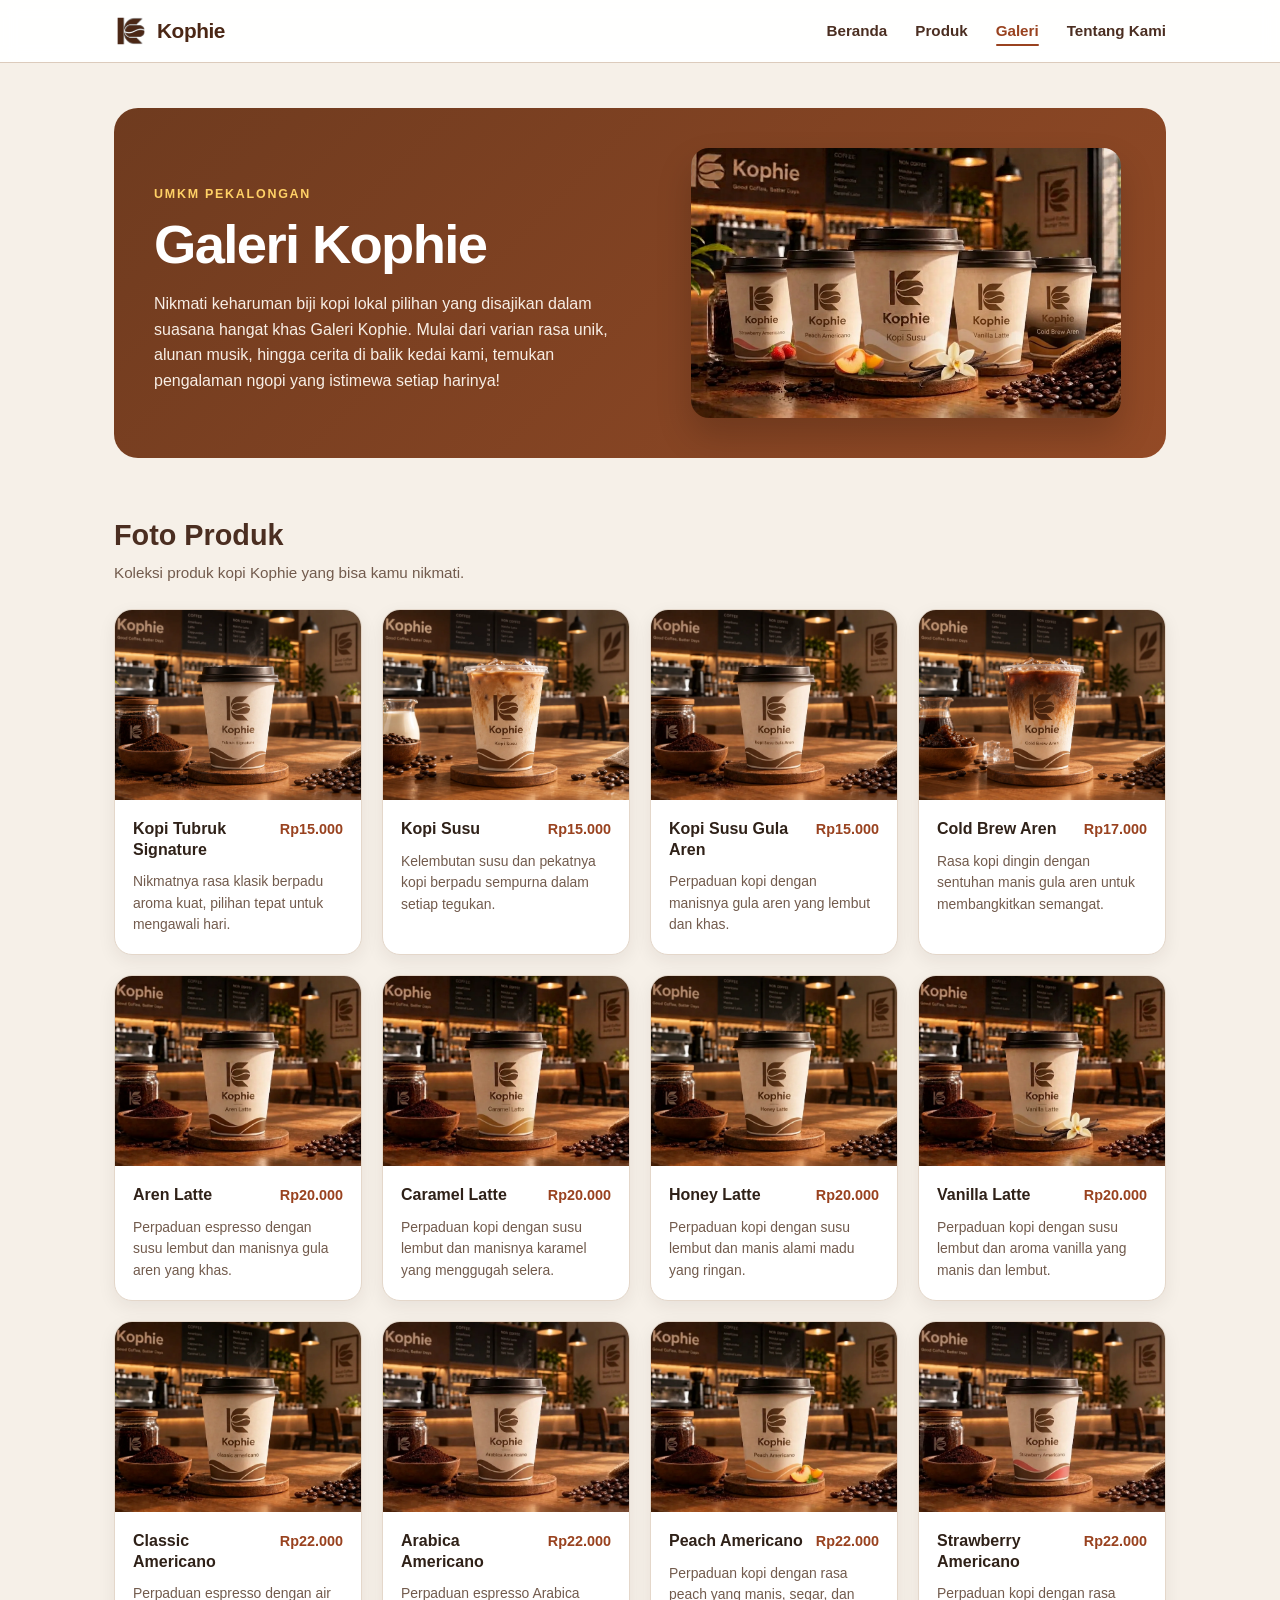
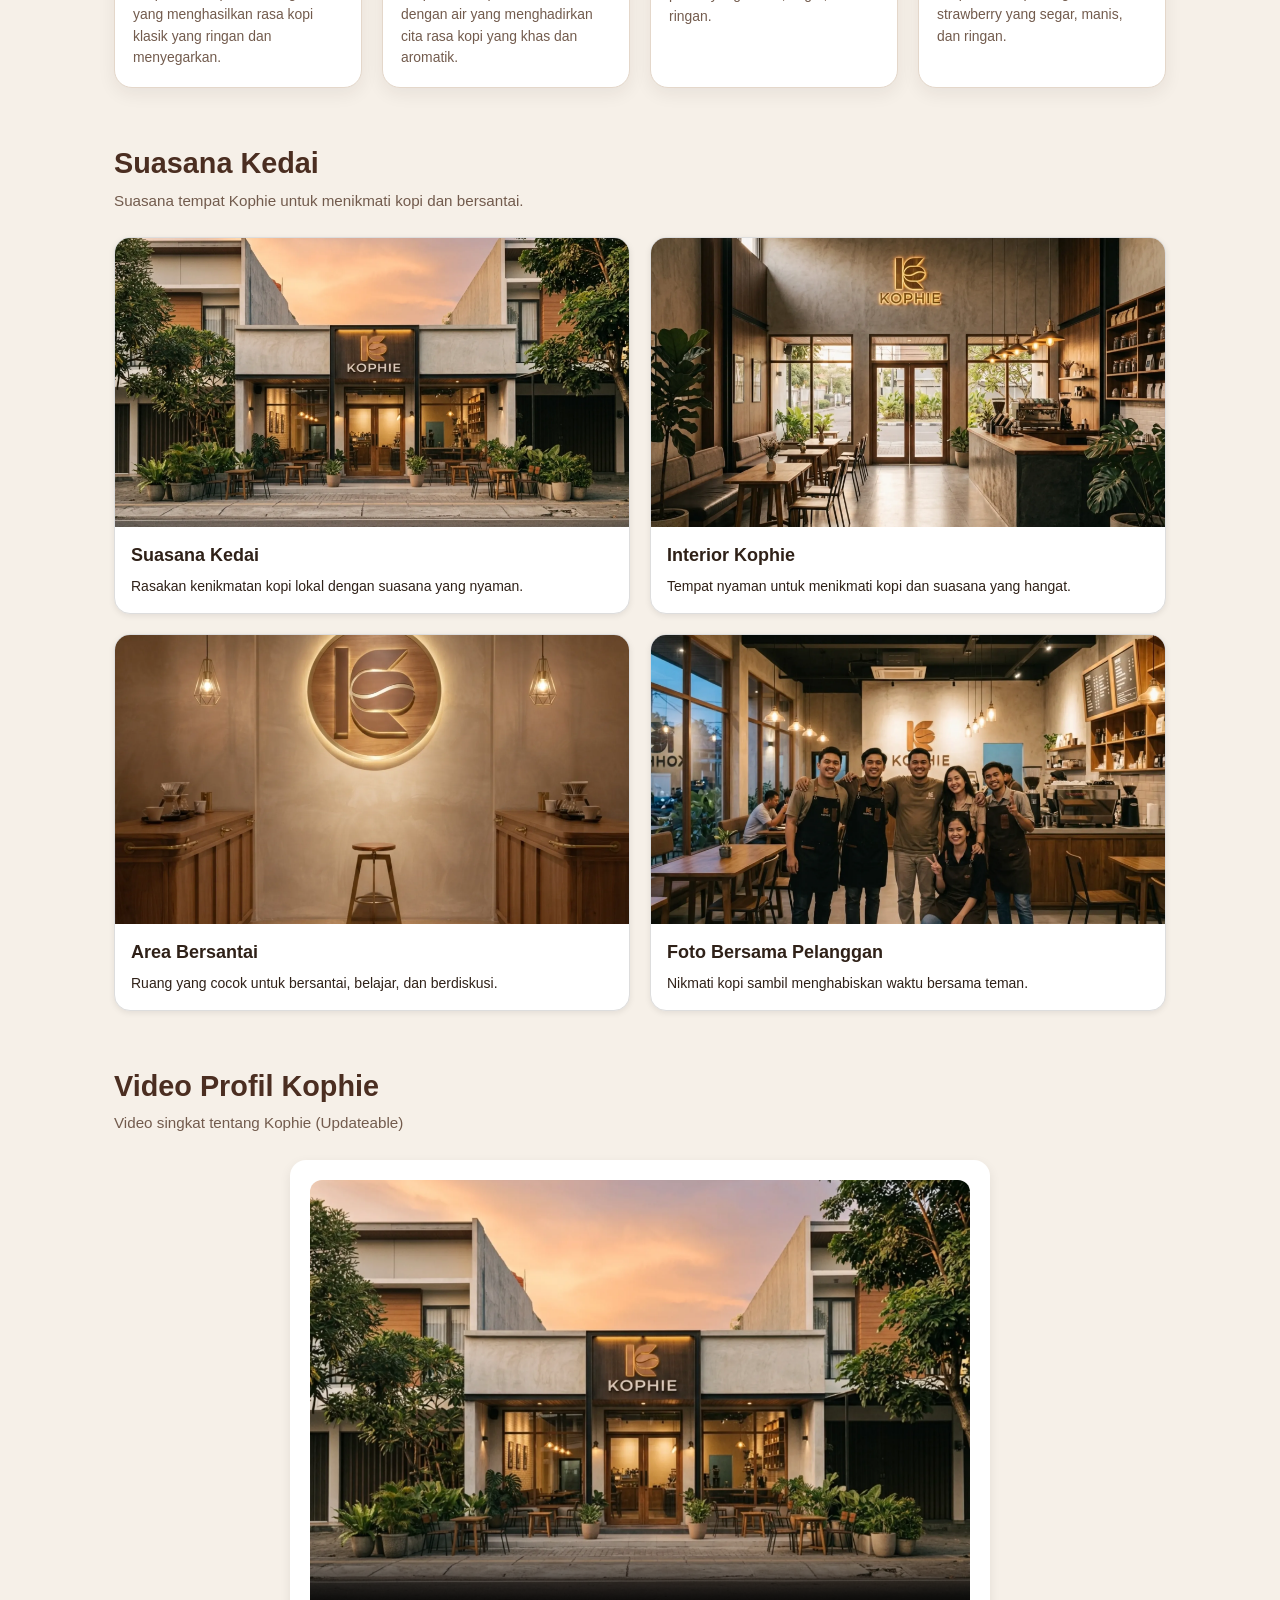
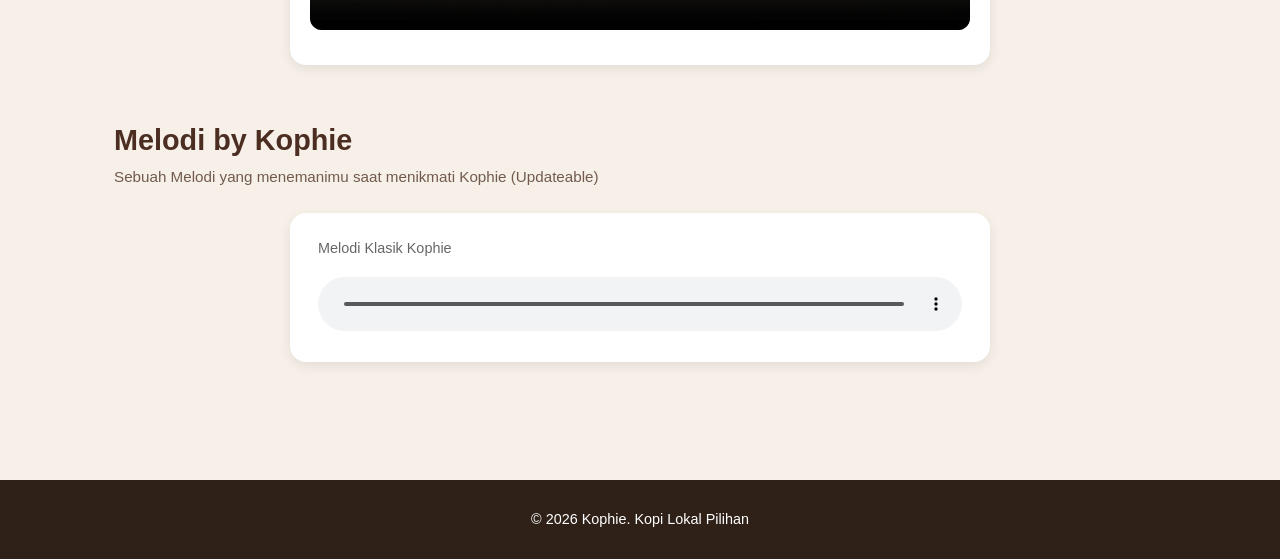
==== galeri.html @ 0992dcca "membuat file produk dan galeri html, menambahkan beberapa produk dan merapihkan layout" ====
<!doctype html>
<html lang="id">
  <head>
    <meta charset="utf-8" />
    <meta name="viewport" content="width=device-width, initial-scale=1" />
    <title>Galeri Kophie - Website UMKM</title>
    <link rel="stylesheet" href="css/style.css" />
  </head>

  <body>
    <a class="skip-link" href="#konten">Lewati ke konten utama</a>

    <header class="site-header">
      <nav class="nav" aria-label="Navigasi utama">
        <a class="brand" href="index.html">
          <img src="assets/logo/logokophie.svg" alt="Logo Kophie" />
          <span>Kophie</span>
        </a>

        <ul class="nav-list">
          <li><a href="index.html">Beranda</a></li>
          <li><a href="produk.html">Produk</a></li>
          <li>
            <a class="active" aria-current="page" href="galeri.html">Galeri</a>
          </li>
          <li><a href="tentang.html">Tentang Kami</a></li>
        </ul>
      </nav>
    </header>

    <main id="konten" class="page">
      <section class="about-hero" aria-labelledby="tentang-title">
        <div class="about-copy">
          <p class="eyebrow">UMKM Pekalongan</p>

          <h1 id="tentang-title">Galeri Kophie</h1>

          <p class="about-desc">
            Nikmati keharuman biji kopi lokal pilihan yang disajikan dalam
            suasana hangat khas Galeri Kophie. Mulai dari varian rasa unik,
            alunan musik, hingga cerita di balik kedai kami, temukan pengalaman
            ngopi yang istimewa setiap harinya!
          </p>
        </div>

        <div class="about-img-wrapper">
          <img
            class="about-img"
            src="assets/images/produk/galeriproduk.webp"
            alt="Galeri Kophie"
          />
        </div>
      </section>

      <section class="section" aria-labelledby="produk-title">
        <div class="section-head">
          <h2 id="produk-title">Foto Produk</h2>
          <p>Koleksi produk kopi Kophie yang bisa kamu nikmati.</p>
        </div>

        <div class="products">
          <figure class="product-card">
            <img
              src="assets/images/produk/kopitubruksignaturen.webp"
              alt="Kopi Tubruk Signature"
              class="product-img"
            />

            <figcaption>
              <div class="product-header">
                <h3>Kopi Tubruk Signature</h3>
                <span class="price">Rp15.000</span>
              </div>

              <p>
                Nikmatnya rasa klasik berpadu aroma kuat, pilihan tepat untuk
                mengawali hari.
              </p>
            </figcaption>
          </figure>

          <figure class="product-card">
            <img
              src="assets/images/produk/kopisusun.webp"
              alt="Kopi Susu"
              class="product-img"
            />

            <figcaption>
              <div class="product-header">
                <h3>Kopi Susu</h3>
                <span class="price">Rp15.000</span>
              </div>

              <p>
                Kelembutan susu dan pekatnya kopi berpadu sempurna dalam setiap
                tegukan.
              </p>
            </figcaption>
          </figure>

          <figure class="product-card">
            <img
              src="assets/images/produk/kopisusugulaaren.webp"
              alt="Kopi Susu Gula Aren"
              class="product-img"
            />

            <figcaption>
              <div class="product-header">
                <h3>Kopi Susu Gula Aren</h3>
                <span class="price">Rp15.000</span>
              </div>

              <p>
                Perpaduan kopi dengan manisnya gula aren yang lembut dan khas.
              </p>
            </figcaption>
          </figure>

          <figure class="product-card">
            <img
              src="assets/images/produk/coldbrewarenn.webp"
              alt="Cold Brew Aren"
              class="product-img"
            />

            <figcaption>
              <div class="product-header">
                <h3>Cold Brew Aren</h3>
                <span class="price">Rp17.000</span>
              </div>

              <p>
                Rasa kopi dingin dengan sentuhan manis gula aren untuk
                membangkitkan semangat.
              </p>
            </figcaption>
          </figure>

          <figure class="product-card">
            <img
              src="assets/images/produk/arenlatte.webp"
              alt="Aren Latte"
              class="product-img"
            />

            <figcaption>
              <div class="product-header">
                <h3>Aren Latte</h3>
                <span class="price">Rp20.000</span>
              </div>

              <p>
                Perpaduan espresso dengan susu lembut dan manisnya gula aren
                yang khas.
              </p>
            </figcaption>
          </figure>
          <figure class="product-card">
            <img
              src="assets/images/produk/caramellatte.webp"
              alt="Caramel Latte"
              class="product-img"
            />

            <figcaption>
              <div class="product-header">
                <h3>Caramel Latte</h3>
                <span class="price">Rp20.000</span>
              </div>

              <p>
                Perpaduan kopi dengan susu lembut dan manisnya karamel yang
                menggugah selera.
              </p>
            </figcaption>
          </figure>
          <figure class="product-card">
            <img
              src="assets/images/produk/honeylatte.webp"
              alt="Honey Latte"
              class="product-img"
            />

            <figcaption>
              <div class="product-header">
                <h3>Honey Latte</h3>
                <span class="price">Rp20.000</span>
              </div>

              <p>
                Perpaduan kopi dengan susu lembut dan manis alami madu yang
                ringan.
              </p>
            </figcaption>
          </figure>
          <figure class="product-card">
            <img
              src="assets/images/produk/vanillalatte.webp"
              alt="Vanilla Latte"
              class="product-img"
            />

            <figcaption>
              <div class="product-header">
                <h3>Vanilla Latte</h3>
                <span class="price">Rp20.000</span>
              </div>

              <p>
                Perpaduan kopi dengan susu lembut dan aroma vanilla yang manis
                dan lembut.
              </p>
            </figcaption>
          </figure>
          <figure class="product-card">
            <img
              src="assets/images/produk/classicamericano.webp"
              alt="Classic Americano"
              class="product-img"
            />

            <figcaption>
              <div class="product-header">
                <h3>Classic Americano</h3>
                <span class="price">Rp22.000</span>
              </div>

              <p>
                Perpaduan espresso dengan air yang menghasilkan rasa kopi klasik
                yang ringan dan menyegarkan.
              </p>
            </figcaption>
          </figure>
          <figure class="product-card">
            <img
              src="assets/images/produk/arabicaamericano.webp"
              alt="Arabica Americano"
              class="product-img"
            />

            <figcaption>
              <div class="product-header">
                <h3>Arabica Americano</h3>
                <span class="price">Rp22.000</span>
              </div>

              <p>
                Perpaduan espresso Arabica dengan air yang menghadirkan cita
                rasa kopi yang khas dan aromatik.
              </p>
            </figcaption>
          </figure>
          <figure class="product-card">
            <img
              src="assets/images/produk/peachamericano.webp"
              alt="Peach Americano"
              class="product-img"
            />

            <figcaption>
              <div class="product-header">
                <h3>Peach Americano</h3>
                <span class="price">Rp22.000</span>
              </div>

              <p>
                Perpaduan kopi dengan rasa peach yang manis, segar, dan ringan.
              </p>
            </figcaption>
          </figure>
          <figure class="product-card">
            <img
              src="assets/images/produk/strawberryamericano.webp"
              alt="Strawberry Americano"
              class="product-img"
            />

            <figcaption>
              <div class="product-header">
                <h3>Strawberry Americano</h3>
                <span class="price">Rp22.000</span>
              </div>

              <p>
                Perpaduan kopi dengan rasa strawberry yang segar, manis, dan
                ringan.
              </p>
            </figcaption>
          </figure>
        </div>
      </section>

      <section class="section" aria-labelledby="suasana-title">
        <div class="section-head">
          <h2 id="suasana-title">Suasana Kedai</h2>
          <p>Suasana tempat Kophie untuk menikmati kopi dan bersantai.</p>
        </div>

        <div class="cafe-gallery">
          <figure class="cafe-card">
            <img
              src="assets/images/suasanakedai/beranda.webp"
              alt="Suasana kedai Kophie"
              class="cafe-img"
            />
            <figcaption>
              <h3>Suasana Kedai</h3>
              <p>Rasakan kenikmatan kopi lokal dengan suasana yang nyaman.</p>
            </figcaption>
          </figure>

          <figure class="cafe-card">
            <img
              src="assets/images/suasanakedai/suasana1.webp"
              alt="Interior kedai Kophie"
              class="cafe-img"
            />
            <figcaption>
              <h3>Interior Kophie</h3>
              <p>Tempat nyaman untuk menikmati kopi dan suasana yang hangat.</p>
            </figcaption>
          </figure>

          <figure class="cafe-card">
            <img
              src="assets/images/suasanakedai/suasana2.webp"
              alt="Area pelanggan Kophie"
              class="cafe-img"
            />
            <figcaption>
              <h3>Area Bersantai</h3>
              <p>Ruang yang cocok untuk bersantai, belajar, dan berdiskusi.</p>
            </figcaption>
          </figure>

          <figure class="cafe-card">
            <img
              src="assets/images/suasanakedai/suasana3.webp"
              alt="Foto bersama pelanggan Kophie"
              class="cafe-img"
            />
            <figcaption>
              <h3>Foto Bersama Pelanggan</h3>
              <p>Nikmati kopi sambil menghabiskan waktu bersama teman.</p>
            </figcaption>
          </figure>
        </div>
      </section>

      <section class="section" aria-labelledby="video-title">
        <div class="section-head">
          <h2 id="video-title">Video Profil Kophie</h2>
          <p>Video singkat tentang Kophie (Updateable)</p>
        </div>

        <div class="video-wrapper">
          <div class="video-card">
            <video
              controls
              poster="./assets/images/suasanakedai/beranda.webp"
              class="video-player"
            >
              <source src="assets/video/videosingkat.mp4" type="video/mp4" />

              Browser kamu tidak mendukung pemutaran video.
            </video>
            <div class="video-caption">
            </div>
          </div>
        </div>
      </section>

      <section class="section" aria-labelledby="audio-title">
        <div class="section-head">
          <h2 id="audio-title">Melodi by Kophie</h2>
          <p>Sebuah Melodi yang menemanimu saat menikmati Kophie (Updateable)</p>
        </div>

        <div class="audio-wrapper">
          <div class="audio-card">
            <p class="audio-note">Melodi Klasik Kophie</p>

            <audio controls class="audio-player">
              <source src="assets/audio/bgmkophie.mp3" type="audio/mpeg" />
              Browser kamu tidak mendukung pemutaran audio.
            </audio>
          </div>
        </div>
      </section>
    </main>

    <footer class="site-footer">
      <p>&copy; 2026 Kophie. Kopi Lokal Pilihan</p>
    </footer>
  </body>
</html>
---- css/style.css ----
* {
    box-sizing: border-box;
}

html {
    scroll-behavior: smooth;
}

body {
    margin: 0;
    color: #2f2118;
    background-color: #f6f0e8;
    font-family: 'Poppins', Arial, sans-serif;
    line-height: 1.6;
}

.site-header {
    position: sticky;
    top: 0;
    z-index: 1000;
    background-color: rgba(255, 255, 255, 0.96);
    border-bottom: 1px solid #dccbbc;
    backdrop-filter: blur(8px);
}

.nav {
    max-width: 1100px;
    margin: 0 auto;
    padding: 14px 24px;
    display: flex;
    align-items: center;
    justify-content: space-between;
    gap: 24px;
}

.brand {
    display: flex;
    align-items: center;
    gap: 9px;
    color: #4b2715;
    font-size: 1.3rem;
    font-weight: 800;
    text-decoration: none;
    letter-spacing: -0.02em;
}

.brand img {
    width: 34px;
    height: 34px;
    display: block;
    object-fit: contain;
}

.brand span {
    line-height: 1;
}
.nav-list {
    display: flex;
    align-items: center;
    gap: 28px;
    margin: 0;
    padding: 0;
    list-style: none;
}

.nav-list a {
    position: relative;
    color: #4b2e21;
    font-size: 0.95rem;
    font-weight: 600;
    text-decoration: none;
    transition: color 0.2s ease;
}

.nav-list a:hover {
    color: #9a4825;
}

.nav-list a.active,
.nav-list a[aria-current="page"] {
    color: #99421f;
}

.nav-list a.active::after,
.nav-list a[aria-current="page"]::after {
    content: "";
    position: absolute;
    left: 0;
    right: 0;
    bottom: -7px;
    height: 2px;
    border-radius: 10px;
    background-color: #99421f;
}

a:focus-visible,
button:focus-visible {
    outline: 3px solid #2563eb;
    outline-offset: 3px;
}

.page {
    max-width: 1100px;
    margin: 0 auto;
    padding: 45px 24px 60px;
}

.about-hero {
    min-height: 330px;
    display: grid;
    grid-template-columns: 1.05fr 0.95fr;
    align-items: center;
    gap: 45px;
    padding: 40px;
    margin-bottom: 60px;
    color: white;
    background: linear-gradient(135deg, #6f3b1f, #934a26);
    border-radius: 24px;
    overflow: hidden;
}

.about-copy {
    max-width: 560px;
}

.eyebrow {
    display: inline-block;
    margin-bottom: 10px;
    color: #ffd166;
    font-size: 0.78rem;
    font-weight: 700;
    letter-spacing: 0.14em;
    text-transform: uppercase;
}

.about-copy h1 {
    margin: 0 0 16px;
    font-size: clamp(2.2rem, 5vw, 3.4rem);
    line-height: 1.1;
    letter-spacing: -0.03em;
}

.about-desc {
    max-width: 520px;
    margin: 0;
    color: #f8eee5;
    font-size: 1rem;
}

.about-img-wrapper {
    display: flex;
    justify-content: center;
}

.about-img {
    width: 100%;
    max-width: 430px;
    height: 270px;
    object-fit: cover;
    border-radius: 18px;
    box-shadow: 0 18px 35px rgba(0, 0, 0, 0.18);
}

.section {
    margin-bottom: 58px;
}

.section-head {
    margin-bottom: 24px;
}

.section-head h2 {
    margin: 0 0 8px;
    color: #4b2e21;
    font-size: 1.8rem;
    line-height: 1.2;
}

.section-head p {
    margin: 0;
    color: #725b4d;
    font-size: 0.95rem;
}

.category-list {
    display: grid;
    grid-template-columns: repeat(3, 1fr);
    gap: 16px;
    margin: 0;
    padding: 0;
    list-style: none;
}

.category-list li {
    padding: 18px 20px;
    color: #4b2e21;
    background-color: #fffdf9;
    border: 1px solid #e2d4c5;
    border-radius: 14px;
    box-shadow: 0 5px 16px rgba(47, 33, 24, 0.05);
    font-size: 0.92rem;
    font-weight: 600;
}

.products {
    display: grid;
    grid-template-columns: repeat(4, 1fr);
    gap: 20px;
    margin: 0;
    padding: 0;
}

.product-card {
    margin: 0;
    overflow: hidden;
    background-color: #ffffff;
    border: 1px solid #e4d7ca;
    border-radius: 18px;
    box-shadow: 0 6px 18px rgba(47, 33, 24, 0.07);
    transition: transform 0.2s ease, box-shadow 0.2s ease;
}

.product-card:hover {
    transform: translateY(-5px);
    box-shadow: 0 12px 25px rgba(47, 33, 24, 0.12);
}

.product-img {
    display: block;
    width: 100%;
    height: 190px;
    object-fit: cover;
}

.product-card figcaption {
    padding: 18px;
}

.product-header {
    display: flex;
    align-items: flex-start;
    justify-content: space-between;
    gap: 12px;
}

.product-header h3 {
    margin: 0;
    color: #2f2118;
    font-size: 1rem;
    line-height: 1.35;
}

.product-header .price {
    flex-shrink: 0;
    color: #99421f;
    font-size: 0.9rem;
    font-weight: 800;
}

.product-card figcaption p {
    margin: 10px 0 0;
    color: #725b4d;
    font-size: 0.87rem;
    line-height: 1.55;
}

.price-table-wrap {
    width: 100%;
    overflow-x: auto;
    background-color: #fffdf9;
    border: 1px solid #d7b993;
    border-radius: 16px;
    box-shadow: 0 5px 18px rgba(47, 33, 24, 0.05);
}

.price-table-wrap table {
    width: 100%;
    min-width: 600px;
    border-collapse: collapse;
}

.price-table-wrap caption {
    padding: 18px 20px 12px;
    color: #4b2e21;
    font-family: Georgia, serif;
    font-size: 1rem;
    font-weight: 700;
    text-align: left;
}

.price-table-wrap thead {
    background-color: #99421f;
    color: #ffffff;
}

.price-table-wrap th,
.price-table-wrap td {
    padding: 15px 20px;
    text-align: left;
    font-size: 0.92rem;
}

.price-table-wrap thead th {
    font-weight: 700;
}

.price-table-wrap tbody tr {
    border-bottom: 1px solid #dfc9b0;
}

.price-table-wrap tbody tr:nth-child(even) {
    background-color: #f7f0e7;
}

.price-table-wrap tbody tr:last-child {
    border-bottom: none;
}

.price-table-wrap tbody th {
    color: #2f2118;
    font-weight: 600;
}

.price-table-wrap tbody td {
    color: #594438;
}

.price-cell {
    color: #99421f !important;
    font-weight: 800;
}

.site-footer {
    padding: 28px 20px;
    background-color: #2f2118;
    color: #ffffff;
    text-align: center;
}

.site-footer p {
    margin: 0;
    font-size: 0.9rem;
}

.skip-link {
    position: absolute;
    left: -9999px;
    top: 8px;
    z-index: 2000;
    padding: 8px 12px;
    color: white;
    background-color: #2f2118;
    border-radius: 6px;
}

.skip-link:focus {
    left: 8px;
}

@media (max-width: 900px) {
    .products {
        grid-template-columns: repeat(2, 1fr);
    }

    .category-list {
        grid-template-columns: 1fr;
    }

    .about-hero {
        grid-template-columns: 1fr;
        gap: 30px;
    }

    .about-img {
        max-width: 100%;
    }
}

@media (max-width: 650px) {
    .nav {
        flex-direction: column;
        padding: 14px 18px;
    }

    .nav-list {
        width: 100%;
        justify-content: center;
        flex-wrap: wrap;
        gap: 12px 18px;
    }

    .nav-list a {
        font-size: 0.85rem;
    }

    .page {
        padding: 28px 16px 45px;
    }

    .about-hero {
        padding: 28px 22px;
        margin-bottom: 42px;
        border-radius: 20px;
    }

    .about-copy h1 {
        font-size: 2.2rem;
    }

    .products {
        grid-template-columns: 1fr;
    }

    .product-img {
        height: 220px;
    }

    .section {
        margin-bottom: 45px;
    }

    .section-head h2 {
        font-size: 1.55rem;
    }
}

#promoButton {
    margin-top: 22px;
    padding: 12px 22px;
    border: 1px solid #ffd166;
    border-radius: 10px;
    color: #4b2715;
    background-color: #ffd166;
    font-family: 'Poppins', Arial, sans-serif;
    font-size: 0.9rem;
    font-weight: 700;
    cursor: pointer;
    transition: transform 0.2s ease, background-color 0.2s ease;
}

#promoButton:hover {
    background-color: #ffda85;
    transform: translateY(-2px);
}

#promoButton:active {
    transform: translateY(0);
}

.values {
    display: grid;
    grid-template-columns: repeat(3, 1fr);
    gap: 20px;
}

.value-card {
    position: relative;
    min-height: 260px;
    padding: 28px;
    overflow: hidden;
    background-color: #fffdf9;
    border: 1px solid #e2d4c5;
    border-radius: 18px;
    box-shadow: 0 6px 18px rgba(47, 33, 24, 0.06);
    transition: transform 0.2s ease, box-shadow 0.2s ease;
}

.value-card:hover {
    transform: translateY(-5px);
    box-shadow: 0 12px 25px rgba(47, 33, 24, 0.11);
}

.value-number {
    display: block;
    margin-bottom: 35px;
    color: #c9a27e;
    font-family: Georgia, serif;
    font-size: 2.2rem;
    font-weight: 700;
    line-height: 1;
}

.value-card h3 {
    margin: 0 0 10px;
    color: #4b2e21;
    font-size: 1.15rem;
}

.value-card p {
    margin: 0;
    color: #725b4d;
    font-size: 0.88rem;
    line-height: 1.65;
}

@media (max-width: 900px) {
    .values {
        grid-template-columns: 1fr;
    }

    .value-card {
        min-height: auto;
    }
}

.contact-text {
    margin: 28px 0 14px;
    color: #4b2e21;
    font-size: 0.95rem;
    font-weight: 600;
    text-align: center;
}

.whatsapp-button {
    display: flex;
    width: fit-content;
    align-items: center;
    justify-content: center;
    margin: 0 auto;
    padding: 11px 22px;
    border-radius: 9px;
    color: #ffffff;
    background-color: #25d366;
    font-size: 0.9rem;
    font-weight: 700;
    text-decoration: none;
    transition: transform 0.2s ease, background-color 0.2s ease;
}

.whatsapp-button:hover {
    background-color: #1ebe5d;
    transform: translateY(-2px);
}

.cafe-gallery {
  display: grid;
  grid-template-columns: repeat(2, 1fr);
  gap: 20px;
}

.cafe-card {
  margin: 0;
  background: #fff;
  border: 1px solid #ddd;
  border-radius: 16px;
  overflow: hidden;
  box-shadow: 0 2px 6px rgba(0, 0, 0, 0.08);
}

.cafe-img {
  display: block;
  width: 100%;
  aspect-ratio: 16 / 9;
  object-fit: cover;
}

.cafe-card figcaption {
  padding: 14px 16px 16px;
}

.cafe-card h3 {
  margin: 0 0 6px;
  font-size: 18px;
}

.cafe-card p {
  margin: 0;
  font-size: 14px;
  line-height: 1.5;
}

/* Tampilan HP */
@media (max-width: 768px) {
  .cafe-gallery {
    grid-template-columns: 1fr;
  }
}

.video-wrapper {
  display: flex;
  justify-content: center;
  margin-top: 20px;
}

.video-card {
  background-color: #ffffff;
  border-radius: 16px;
  padding: 20px;
  max-width: 700px;
  width: 100%;
  box-shadow: 0 4px 12px rgba(0, 0, 0, 0.08);
}

.video-player {
  width: 100%;
  max-height: 450px;
  border-radius: 12px;
  object-fit: cover;
  background-color: #000;
  display: block;
}

.video-caption {
  margin-top: 15px;
  text-align: left;
}

.video-caption p {
  margin: 0;
  font-size: 0.95rem;
  color: #555555;
}

.audio-wrapper {
  display: flex;
  justify-content: center;
  margin-top: 15px;
}

.audio-card {
  background-color: #ffffff;
  border-radius: 16px;
  padding: 24px 28px;
  max-width: 700px;
  width: 100%;
  box-shadow: 0 4px 12px rgba(0, 0, 0, 0.08);
}

.audio-note {
  margin: 0 0 16px 0;
  font-size: 0.9rem;
  color: #666666;
}

.audio-player {
  width: 100%;
  outline: none;
}
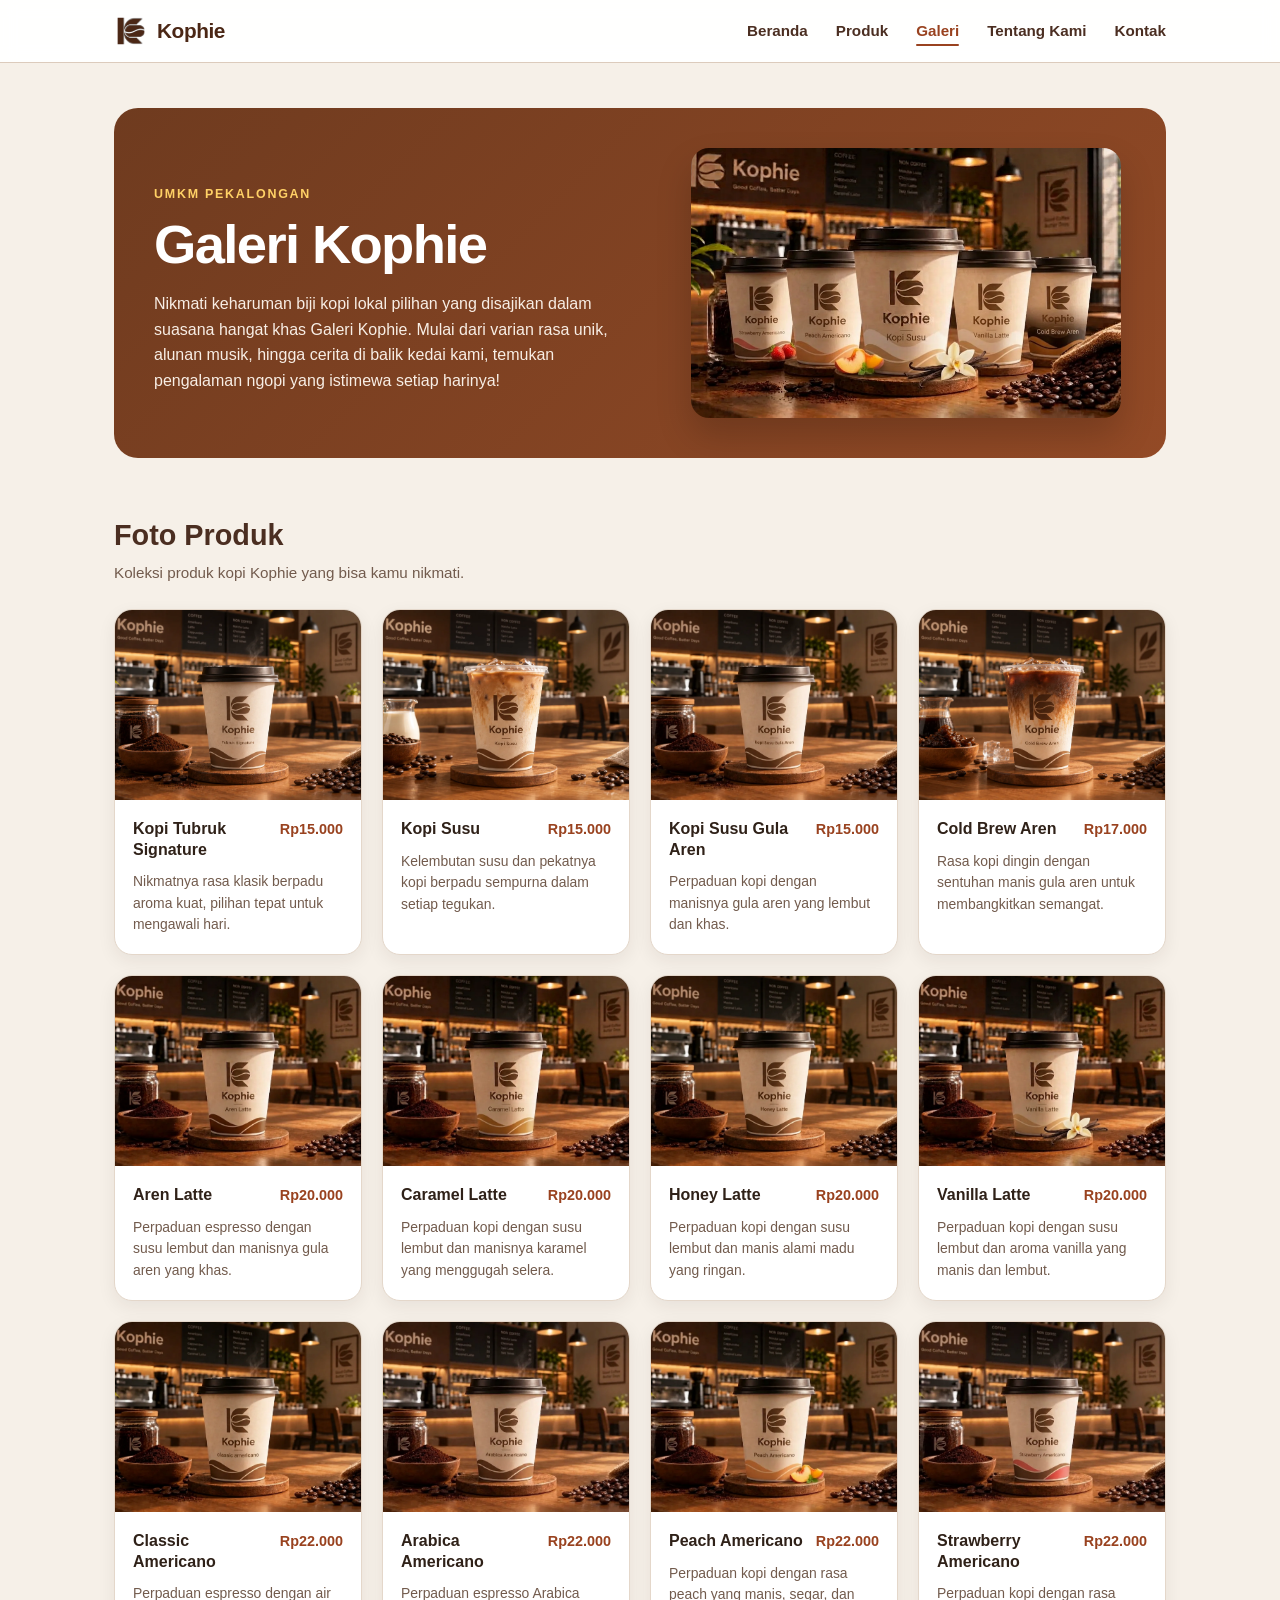
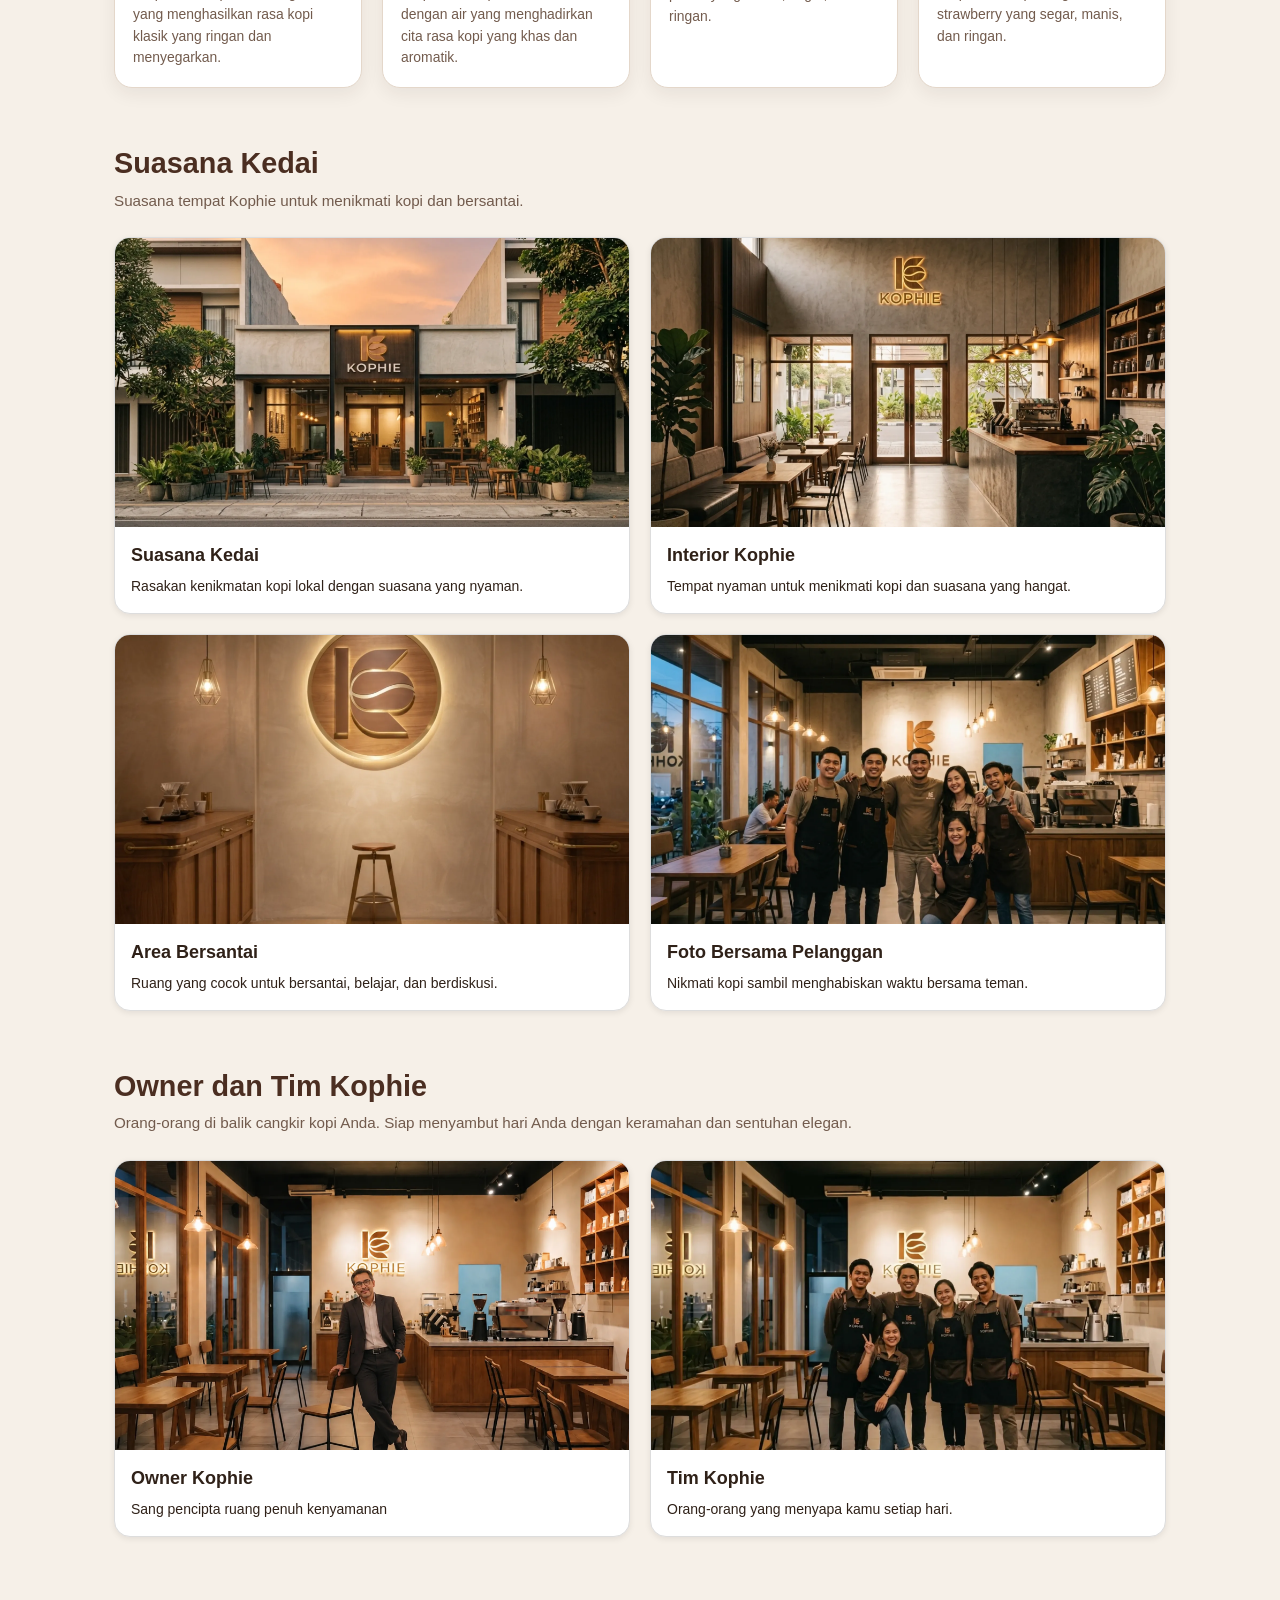
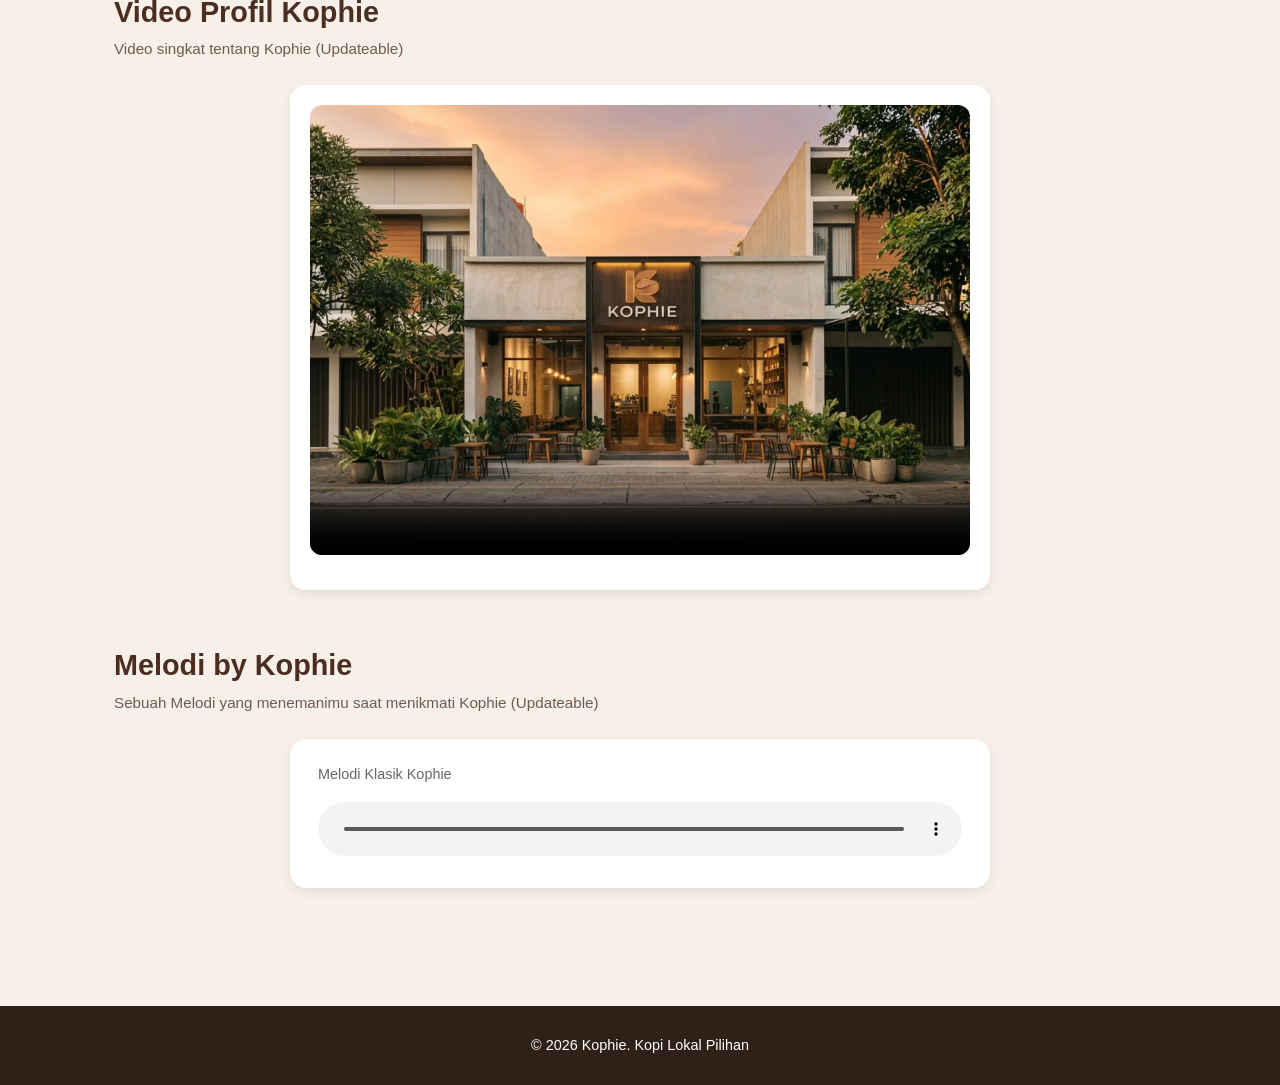
==== commit 200d286b: "Menambahkan halaman kontak, foto owner dan tim di galeri" ====
--- a/galeri.html
+++ b/galeri.html
@@ -24,6 +24,7 @@
             <a class="active" aria-current="page" href="galeri.html">Galeri</a>
           </li>
           <li><a href="tentang.html">Tentang Kami</a></li>
+          <li><a href="kontak.html">Kontak</a></li>
         </ul>
       </nav>
     </header>
@@ -46,7 +47,7 @@
         <div class="about-img-wrapper">
           <img
             class="about-img"
-            src="assets/images/produk/galeriproduk.webp"
+            src="assets/images/header/galeriproduk.webp"
             alt="Galeri Kophie"
           />
         </div>
@@ -346,6 +347,41 @@
               <p>Nikmati kopi sambil menghabiskan waktu bersama teman.</p>
             </figcaption>
           </figure>
+        </div>
+      </section>
+      <section class="section" aria-labelledby="suasana-title">
+        <div class="section-head">
+          <h2 id="suasana-title">Owner dan Tim Kophie</h2>
+          <p>Orang-orang di balik cangkir kopi Anda. Siap menyambut hari Anda dengan keramahan dan sentuhan elegan.</p>
+        </div>
+
+        <div class="cafe-gallery">
+          <figure class="cafe-card">
+            <img
+              src="assets/images/ownerdantim/owner.webp"
+              alt="Owner Kophie"
+              class="cafe-img"
+            />
+            <figcaption>
+              <h3>Owner Kophie</h3>
+              <p>Sang pencipta ruang penuh kenyamanan</p>
+            </figcaption>
+          </figure>
+
+          <figure class="cafe-card">
+            <img
+              src="assets/images/ownerdantim/tim.webp"
+              alt="Tim Kophie"
+              class="cafe-img"
+            />
+            <figcaption>
+              <h3>Tim Kophie</h3>
+              <p>Orang-orang yang menyapa kamu setiap hari.</p>
+            </figcaption>
+          </figure>
+
+          
+         
         </div>
       </section>
 
--- a/css/style.css
+++ b/css/style.css
@@ -184,7 +184,7 @@
 
 .category-list {
     display: grid;
-    grid-template-columns: repeat(3, 1fr);
+    grid-template-columns: repeat(2, 1fr);
     gap: 16px;
     margin: 0;
     padding: 0;
@@ -635,4 +635,182 @@
 .audio-player {
   width: 100%;
   outline: none;
+}
+
+.contact-wrapper {
+    display: grid;
+    grid-template-columns: 1.2fr 0.8fr;
+    gap: 30px;
+    align-items: start;
+}
+
+.contact-form {
+    background-color: #fffdf9;
+    border: 1px solid #e2d4c5;
+    border-radius: 18px;
+    padding: 30px;
+    box-shadow: 0 6px 18px rgba(47, 33, 24, 0.05);
+}
+
+.field {
+    margin-bottom: 20px;
+}
+
+.field label {
+    display: block;
+    margin-bottom: 8px;
+    color: #4b2e21;
+    font-size: 0.9rem;
+    font-weight: 600;
+}
+
+.field input,
+.field select,
+.field textarea {
+    width: 100%;
+    padding: 12px 16px;
+    color: #2f2118;
+    background-color: #ffffff;
+    border: 1px solid #dccbbc;
+    border-radius: 10px;
+    font-family: 'Poppins', Arial, sans-serif;
+    font-size: 0.92rem;
+    transition: border-color 0.2s ease, box-shadow 0.2s ease;
+}
+
+.field input:focus,
+.field select:focus,
+.field textarea:focus {
+    outline: none;
+    border-color: #99421f;
+    box-shadow: 0 0 0 3px rgba(153, 66, 31, 0.15);
+}
+
+.field-fieldset {
+    border: 1px solid #dccbbc;
+    border-radius: 10px;
+    padding: 15px 20px;
+    margin-bottom: 20px;
+    background-color: #ffffff;
+}
+
+.field-fieldset legend {
+    color: #4b2e21;
+    font-size: 0.9rem;
+    font-weight: 600;
+    padding: 0 6px;
+}
+
+.radio-group {
+    display: flex;
+    gap: 20px;
+    margin-top: 8px;
+    flex-wrap: wrap;
+}
+
+.radio-group label {
+    color: #594438;
+    font-size: 0.9rem;
+    font-weight: 500;
+    cursor: pointer;
+    display: flex;
+    align-items: center;
+    gap: 6px;
+}
+
+.submit-btn {
+    width: 100%;
+    padding: 13px 22px;
+    border: none;
+    border-radius: 10px;
+    color: #ffffff;
+    background-color: #99421f;
+    font-family: 'Poppins', Arial, sans-serif;
+    font-size: 0.95rem;
+    font-weight: 700;
+    cursor: pointer;
+    transition: background-color 0.2s ease, transform 0.2s ease;
+}
+
+.submit-btn:hover {
+    background-color: #7d3417;
+    transform: translateY(-2px);
+}
+
+.preview-section {
+    background-color: #fffdf9;
+    border: 1px solid #e2d4c5;
+    border-radius: 18px;
+    padding: 30px;
+    box-shadow: 0 6px 18px rgba(47, 33, 24, 0.05);
+}
+
+.preview-section h2 {
+    margin: 0 0 12px;
+    color: #4b2e21;
+    font-size: 1.2rem;
+}
+
+#preview {
+    background-color: #f7f0e7;
+    padding: 16px;
+    border-radius: 10px;
+    border: 1px solid #dfc9b0;
+    color: #594438;
+    font-size: 0.85rem;
+    white-space: pre-wrap;
+    word-break: break-all;
+    margin: 0;
+}
+
+@media (max-width: 900px) {
+    .contact-wrapper {
+        grid-template-columns: 1fr;
+    }
+}
+
+.sidebar-right {
+    display: flex;
+    flex-direction: column;
+    gap: 20px;
+}
+
+.info-item {
+    margin-bottom: 14px;
+}
+
+.info-item:last-child {
+    margin-bottom: 0;
+}
+
+.info-label {
+    margin: 0;
+    color: #725b4d;
+    font-size: 0.85rem;
+    font-weight: 600;
+}
+
+.info-value {
+    margin: 4px 0 0;
+    color: #2f2118;
+    font-size: 0.9rem;
+}
+
+.info-divider {
+    margin: 12px 0;
+    border: none;
+    border-top: 1px solid #dfc9b0;
+}
+
+.info-link {
+    display: inline-block;
+    margin-top: 4px;
+    color: #99421f;
+    font-size: 0.9rem;
+    font-weight: 700;
+    text-decoration: none;
+}
+
+.info-link:hover {
+    text-decoration: underline;
 }
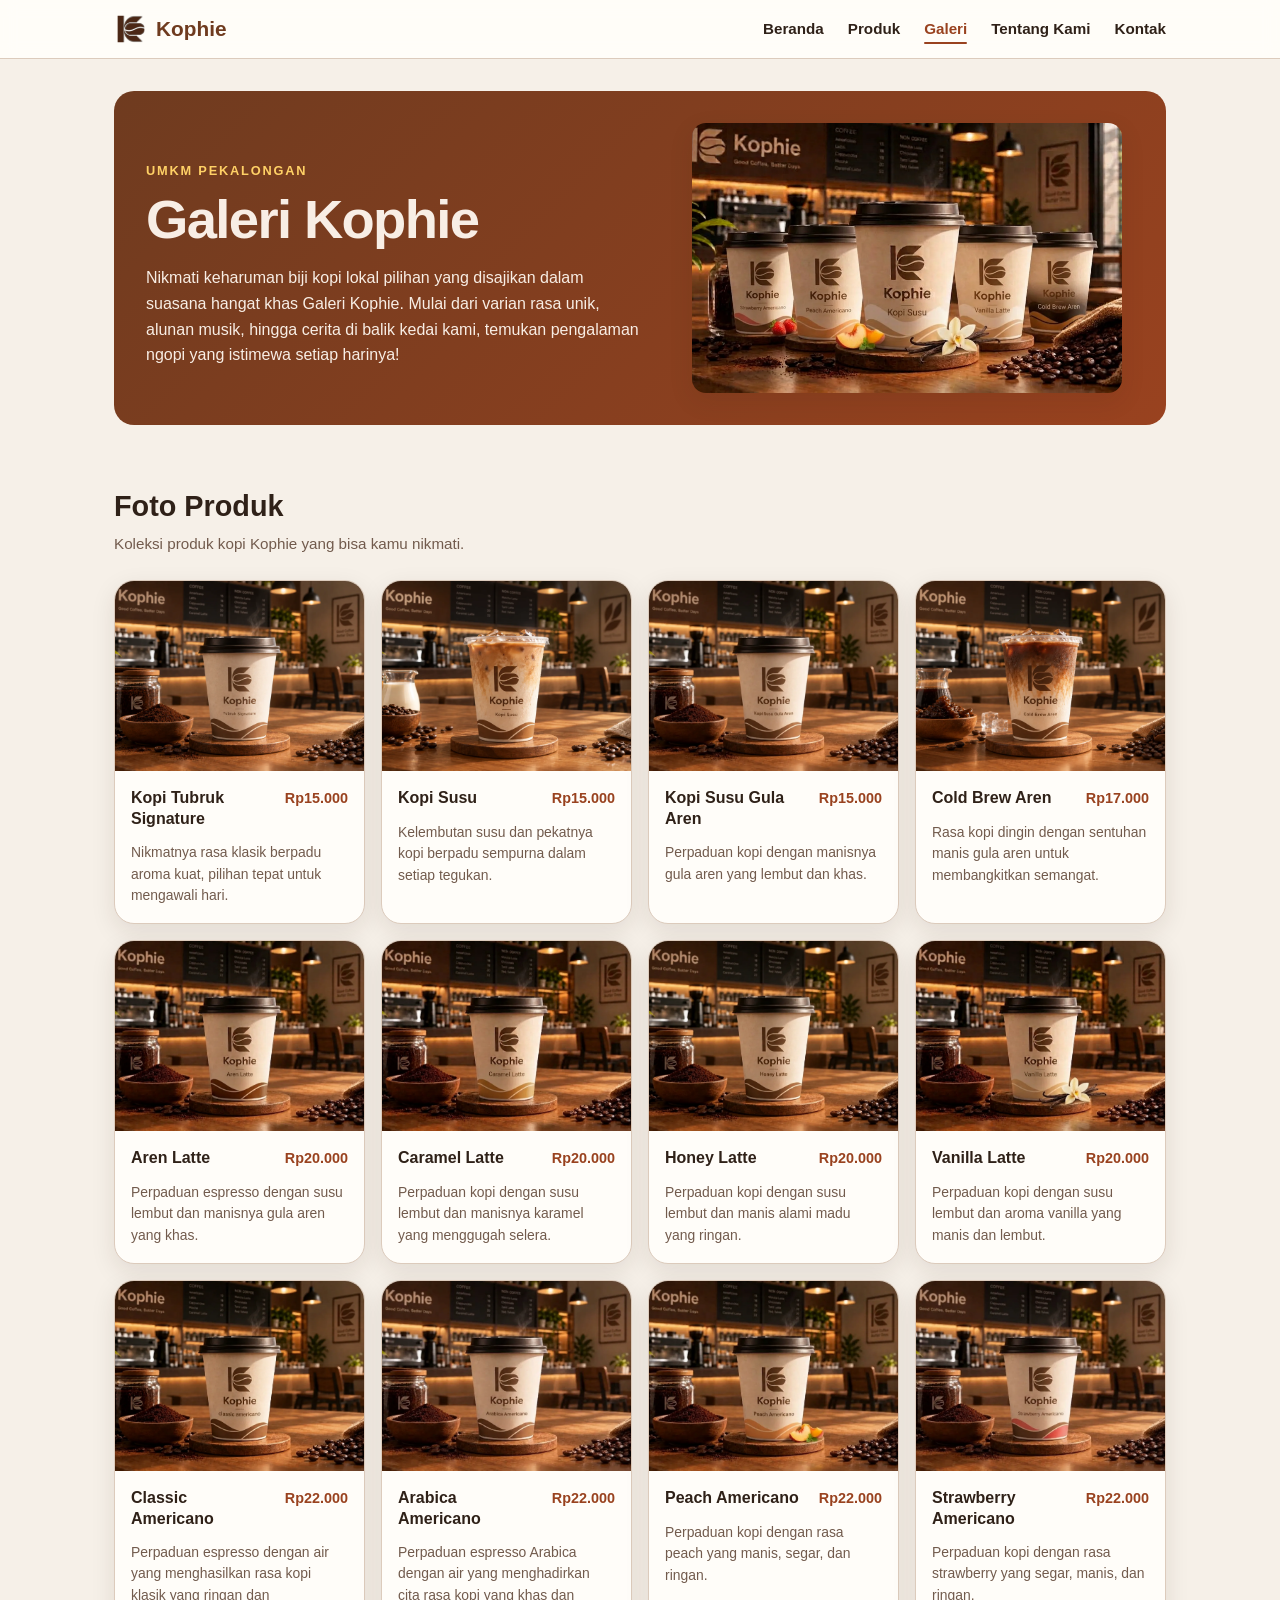
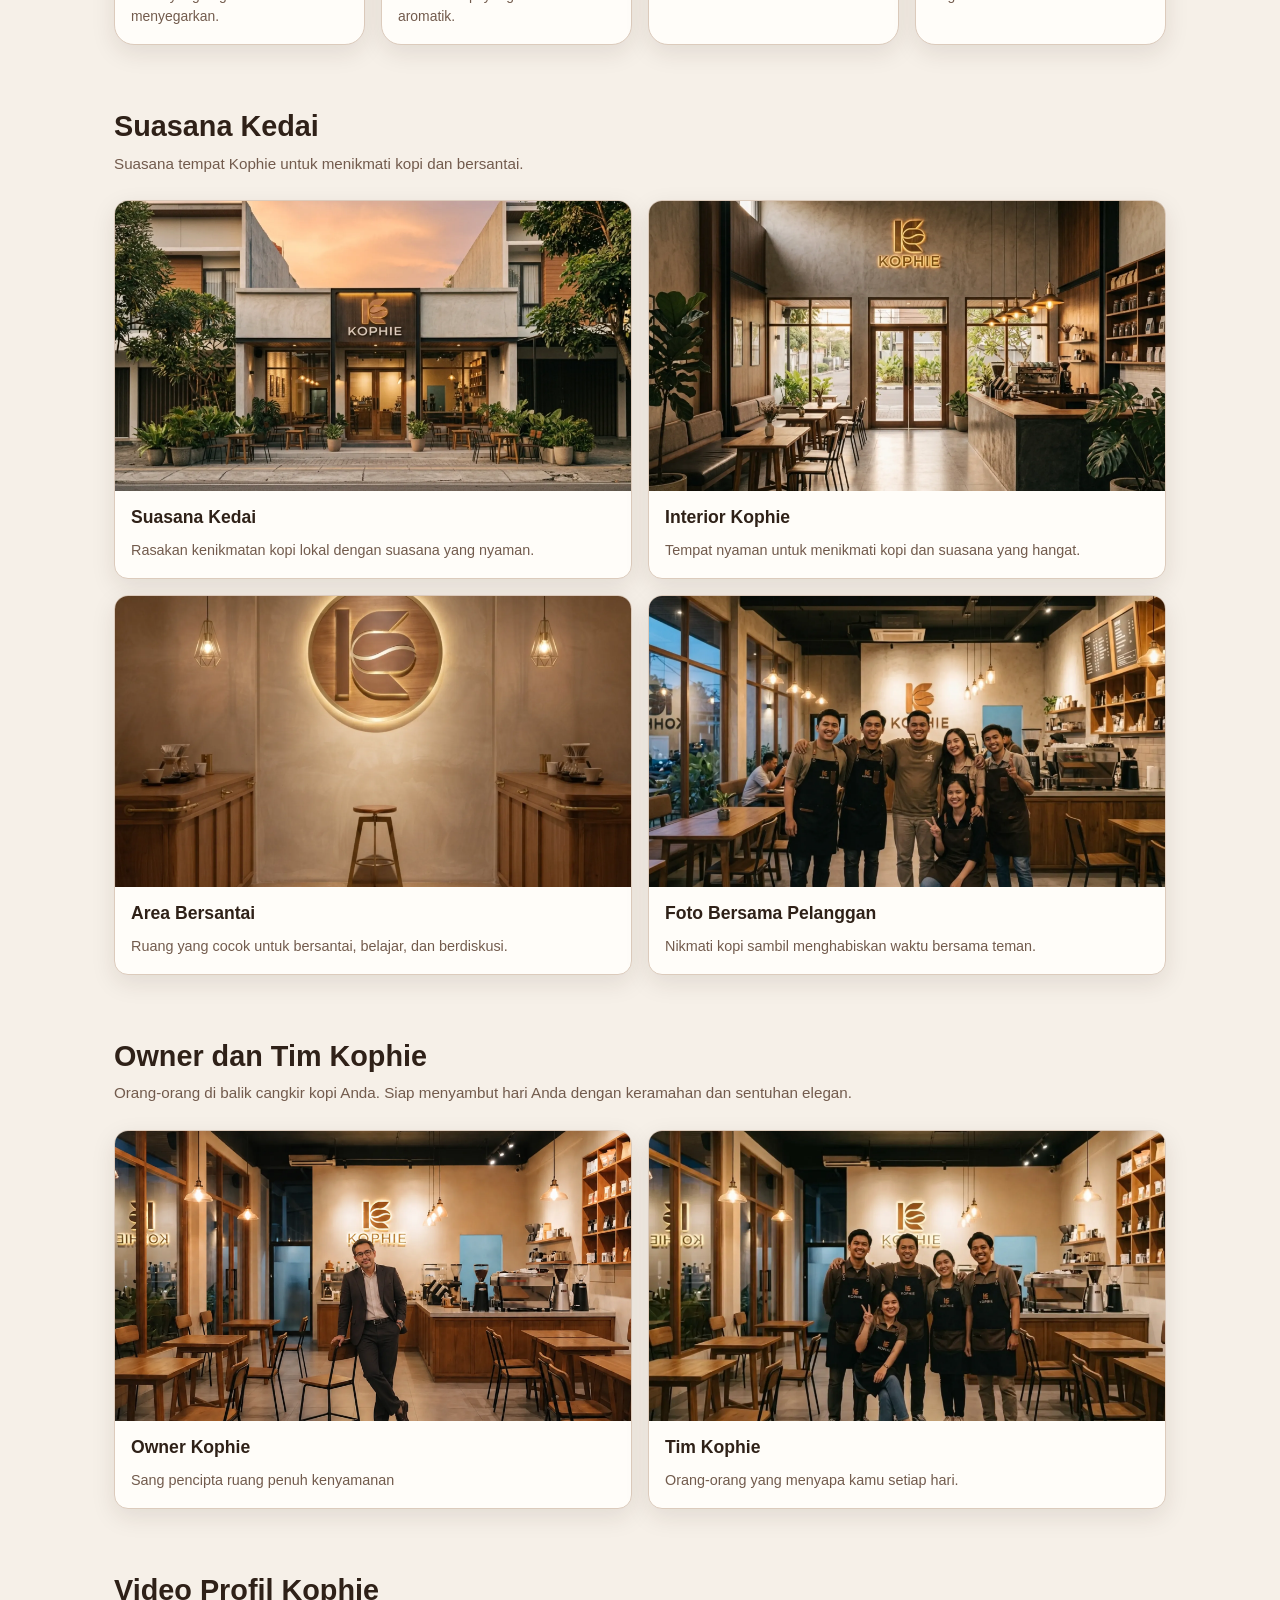
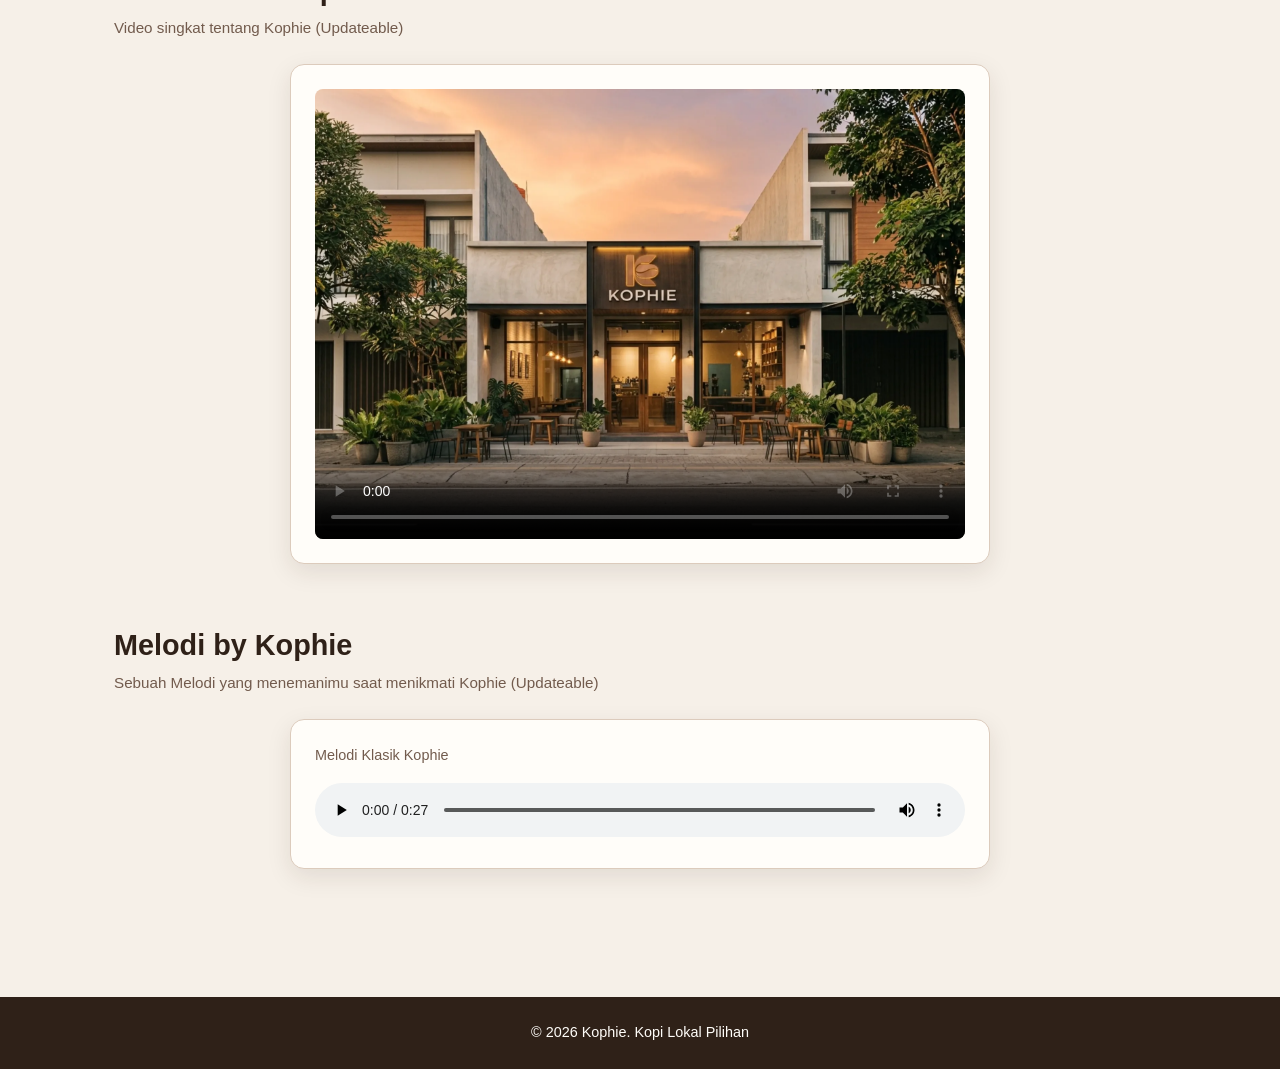
==== commit 1c204a6e: "merubah layout dengan Grid" ====
--- a/galeri.html
+++ b/galeri.html
@@ -30,8 +30,8 @@
     </header>
 
     <main id="konten" class="page">
-      <section class="about-hero" aria-labelledby="tentang-title">
-        <div class="about-copy">
+      <section class="hero" aria-labelledby="tentang-title">
+        <div class="hero-content">
           <p class="eyebrow">UMKM Pekalongan</p>
 
           <h1 id="tentang-title">Galeri Kophie</h1>
@@ -44,13 +44,11 @@
           </p>
         </div>
 
-        <div class="about-img-wrapper">
-          <img
-            class="about-img"
+        <img
+            class="hero-image"
             src="assets/images/header/galeriproduk.webp"
             alt="Galeri Kophie"
           />
-        </div>
       </section>
 
       <section class="section" aria-labelledby="produk-title">
@@ -299,12 +297,11 @@
           <p>Suasana tempat Kophie untuk menikmati kopi dan bersantai.</p>
         </div>
 
-        <div class="cafe-gallery">
-          <figure class="cafe-card">
+        <div class="gallery-grid">
+          <figure class="media-card">
             <img
               src="assets/images/suasanakedai/beranda.webp"
               alt="Suasana kedai Kophie"
-              class="cafe-img"
             />
             <figcaption>
               <h3>Suasana Kedai</h3>
@@ -312,11 +309,10 @@
             </figcaption>
           </figure>
 
-          <figure class="cafe-card">
+          <figure class="media-card">
             <img
               src="assets/images/suasanakedai/suasana1.webp"
               alt="Interior kedai Kophie"
-              class="cafe-img"
             />
             <figcaption>
               <h3>Interior Kophie</h3>
@@ -324,11 +320,10 @@
             </figcaption>
           </figure>
 
-          <figure class="cafe-card">
+          <figure class="media-card">
             <img
               src="assets/images/suasanakedai/suasana2.webp"
               alt="Area pelanggan Kophie"
-              class="cafe-img"
             />
             <figcaption>
               <h3>Area Bersantai</h3>
@@ -336,11 +331,10 @@
             </figcaption>
           </figure>
 
-          <figure class="cafe-card">
+          <figure class="media-card">
             <img
               src="assets/images/suasanakedai/suasana3.webp"
               alt="Foto bersama pelanggan Kophie"
-              class="cafe-img"
             />
             <figcaption>
               <h3>Foto Bersama Pelanggan</h3>
@@ -355,12 +349,11 @@
           <p>Orang-orang di balik cangkir kopi Anda. Siap menyambut hari Anda dengan keramahan dan sentuhan elegan.</p>
         </div>
 
-        <div class="cafe-gallery">
-          <figure class="cafe-card">
+        <div class="gallery-grid">
+          <figure class="media-card">
             <img
               src="assets/images/ownerdantim/owner.webp"
               alt="Owner Kophie"
-              class="cafe-img"
             />
             <figcaption>
               <h3>Owner Kophie</h3>
@@ -368,11 +361,10 @@
             </figcaption>
           </figure>
 
-          <figure class="cafe-card">
+          <figure class="media-card">
             <img
               src="assets/images/ownerdantim/tim.webp"
               alt="Tim Kophie"
-              class="cafe-img"
             />
             <figcaption>
               <h3>Tim Kophie</h3>
@@ -431,4 +423,4 @@
       <p>&copy; 2026 Kophie. Kopi Lokal Pilihan</p>
     </footer>
   </body>
-</html>
+</html>
--- a/css/style.css
+++ b/css/style.css
@@ -1,63 +1,101 @@
-* {
-    box-sizing: border-box;
-}
-
-html {
-    scroll-behavior: smooth;
-}
+:root {
+    --color-primary: #99421f;
+    --color-primary-strong: #6f3b1f;
+    --color-text: #2f2118;
+    --color-muted: #725b4d;
+    --color-surface: #fffdf9;
+    --color-surface-soft: #f6f0e8;
+    --color-border: #dccbbc;
+    --color-focus: #2563eb;
+    --space-1: 0.5rem;
+    --space-2: 0.75rem;
+    --space-3: 1rem;
+    --space-4: 1.5rem;
+    --space-5: 2rem;
+    --radius-sm: 0.5rem;
+    --radius-md: 0.875rem;
+    --shadow-card: 0 0.5rem 1.5rem rgb(47 33 24 / 0.1);
+    --bg-interactive: #99421f;
+    --bg-interactive-strong: #7d3417;
+    --color-on-accent: #f8eee5;
+    --radius-lg: 1.25rem;
+    --color-highlight: #ffd166;
+    --color-highlight-strong: #ffda85;
+    --color-success: #25d366;
+    --color-success-bg: #f0fdf4;
+}
+
+* { box-sizing: border-box; }
+html { scroll-behavior: smooth; }
 
 body {
     margin: 0;
-    color: #2f2118;
-    background-color: #f6f0e8;
+    color: var(--color-text);
+    background-color: var(--color-surface-soft);
     font-family: 'Poppins', Arial, sans-serif;
     line-height: 1.6;
 }
+
+a:focus-visible,
+button:focus-visible,
+input:focus-visible,
+select:focus-visible,
+textarea:focus-visible {
+    outline: 3px solid var(--color-focus);
+    outline-offset: 3px;
+}
+
+.skip-link {
+    position: absolute;
+    top: var(--space-1);
+    left: -9999px;
+    z-index: 2000;
+    padding: var(--space-1) var(--space-2);
+    color: var(--color-surface);
+    background-color: var(--color-text);
+    border-radius: var(--radius-sm);
+}
+
+.skip-link:focus { left: var(--space-1); }
 
 .site-header {
     position: sticky;
     top: 0;
     z-index: 1000;
-    background-color: rgba(255, 255, 255, 0.96);
-    border-bottom: 1px solid #dccbbc;
+    background-color: color-mix(in srgb, var(--color-surface) 96%, transparent);
+    border-bottom: 1px solid var(--color-border);
     backdrop-filter: blur(8px);
 }
 
 .nav {
+    display: flex;
+    flex-wrap: wrap;
+    align-items: center;
+    justify-content: space-between;
+    gap: var(--space-4);
     max-width: 1100px;
     margin: 0 auto;
-    padding: 14px 24px;
-    display: flex;
-    align-items: center;
-    justify-content: space-between;
-    gap: 24px;
+    padding: var(--space-2) var(--space-4);
 }
 
 .brand {
     display: flex;
     align-items: center;
-    gap: 9px;
-    color: #4b2715;
+    gap: var(--space-1);
+    color: var(--color-primary-strong);
     font-size: 1.3rem;
     font-weight: 800;
+    line-height: 1;
     text-decoration: none;
-    letter-spacing: -0.02em;
-}
-
-.brand img {
-    width: 34px;
-    height: 34px;
-    display: block;
-    object-fit: contain;
-}
-
-.brand span {
-    line-height: 1;
-}
+}
+
+.brand img { display: block; width: 34px; height: 34px; object-fit: contain; }
+
 .nav-list {
     display: flex;
-    align-items: center;
-    gap: 28px;
+    flex-wrap: wrap;
+    align-items: center;
+    gap: var(--space-1) var(--space-4);
     margin: 0;
     padding: 0;
     list-style: none;
@@ -65,601 +103,336 @@
 
 .nav-list a {
     position: relative;
-    color: #4b2e21;
+    color: var(--color-text);
     font-size: 0.95rem;
     font-weight: 600;
     text-decoration: none;
-    transition: color 0.2s ease;
-}
-
-.nav-list a:hover {
-    color: #9a4825;
-}
+}
+
+.nav-list a:hover { color: var(--color-primary-strong); }
 
 .nav-list a.active,
-.nav-list a[aria-current="page"] {
-    color: #99421f;
-}
+.nav-list a[aria-current="page"] { color: var(--color-primary); }
 
 .nav-list a.active::after,
 .nav-list a[aria-current="page"]::after {
     content: "";
     position: absolute;
-    left: 0;
-    right: 0;
-    bottom: -7px;
+    inset: auto 0 -7px;
     height: 2px;
-    border-radius: 10px;
-    background-color: #99421f;
-}
-
-a:focus-visible,
-button:focus-visible {
-    outline: 3px solid #2563eb;
-    outline-offset: 3px;
+    border-radius: var(--radius-sm);
+    background-color: var(--color-primary);
 }
 
 .page {
     max-width: 1100px;
     margin: 0 auto;
-    padding: 45px 24px 60px;
-}
-
-.about-hero {
+    padding: var(--space-5) var(--space-4) calc(var(--space-5) * 2);
+}
+
+.hero {
+    display: grid;
+    grid-template-columns: minmax(0, 1.05fr) minmax(0, 0.95fr);
+    align-items: center;
+    gap: var(--space-5);
     min-height: 330px;
-    display: grid;
-    grid-template-columns: 1.05fr 0.95fr;
-    align-items: center;
-    gap: 45px;
-    padding: 40px;
-    margin-bottom: 60px;
-    color: white;
-    background: linear-gradient(135deg, #6f3b1f, #934a26);
-    border-radius: 24px;
+    margin-bottom: calc(var(--space-5) * 2);
+    padding: var(--space-5);
     overflow: hidden;
-}
-
-.about-copy {
-    max-width: 560px;
+    color: var(--color-on-accent);
+    background: linear-gradient(135deg, var(--color-primary-strong), var(--color-primary));
+    border-radius: var(--radius-lg);
+}
+
+.hero-content { max-width: 560px; }
+
+.hero-content h1 {
+    margin: 0 0 var(--space-3);
+    font-size: clamp(2.2rem, 5vw, 3.4rem);
+    line-height: 1.1;
+    letter-spacing: -0.03em;
 }
 
 .eyebrow {
     display: inline-block;
-    margin-bottom: 10px;
-    color: #ffd166;
-    font-size: 0.78rem;
+    margin-bottom: var(--space-1);
+    color: var(--color-highlight);
+    font-size: 0.8rem;
     font-weight: 700;
     letter-spacing: 0.14em;
     text-transform: uppercase;
 }
 
-.about-copy h1 {
-    margin: 0 0 16px;
-    font-size: clamp(2.2rem, 5vw, 3.4rem);
-    line-height: 1.1;
-    letter-spacing: -0.03em;
-}
-
-.about-desc {
-    max-width: 520px;
-    margin: 0;
-    color: #f8eee5;
-    font-size: 1rem;
-}
-
-.about-img-wrapper {
-    display: flex;
-    justify-content: center;
-}
-
-.about-img {
+.about-desc { max-width: 520px; margin: 0; color: var(--color-on-accent); }
+.profile-text { max-width: 100%; color: var(--color-muted); text-align: justify; }
+
+.hero-image {
+    justify-self: center;
     width: 100%;
     max-width: 430px;
     height: 270px;
     object-fit: cover;
-    border-radius: 18px;
-    box-shadow: 0 18px 35px rgba(0, 0, 0, 0.18);
-}
-
-.section {
-    margin-bottom: 58px;
-}
-
-.section-head {
-    margin-bottom: 24px;
-}
+    border-radius: var(--radius-md);
+    box-shadow: var(--shadow-card);
+}
+
+.section { margin-bottom: calc(var(--space-5) * 2); }
+.section-head { margin-bottom: var(--space-4); }
 
 .section-head h2 {
-    margin: 0 0 8px;
-    color: #4b2e21;
+    margin: 0 0 var(--space-1);
+    color: var(--color-text);
     font-size: 1.8rem;
     line-height: 1.2;
 }
 
-.section-head p {
-    margin: 0;
-    color: #725b4d;
-    font-size: 0.95rem;
-}
+.section-head p { margin: 0; color: var(--color-muted); font-size: 0.95rem; }
 
 .category-list {
     display: grid;
-    grid-template-columns: repeat(2, 1fr);
-    gap: 16px;
+    grid-template-columns: repeat(2, minmax(0, 1fr));
+    gap: var(--space-3);
     margin: 0;
     padding: 0;
     list-style: none;
 }
 
 .category-list li {
-    padding: 18px 20px;
-    color: #4b2e21;
-    background-color: #fffdf9;
-    border: 1px solid #e2d4c5;
-    border-radius: 14px;
-    box-shadow: 0 5px 16px rgba(47, 33, 24, 0.05);
+    padding: var(--space-3);
+    color: var(--color-text);
+    background-color: var(--color-surface);
+    border: 1px solid var(--color-border);
+    border-radius: var(--radius-md);
     font-size: 0.92rem;
     font-weight: 600;
 }
 
 .products {
     display: grid;
-    grid-template-columns: repeat(4, 1fr);
-    gap: 20px;
+    grid-template-columns: repeat(4, minmax(0, 1fr));
+    gap: var(--space-3);
     margin: 0;
     padding: 0;
 }
 
-.product-card {
+.product-card,
+.value-card {
     margin: 0;
     overflow: hidden;
-    background-color: #ffffff;
-    border: 1px solid #e4d7ca;
-    border-radius: 18px;
-    box-shadow: 0 6px 18px rgba(47, 33, 24, 0.07);
-    transition: transform 0.2s ease, box-shadow 0.2s ease;
-}
-
-.product-card:hover {
-    transform: translateY(-5px);
-    box-shadow: 0 12px 25px rgba(47, 33, 24, 0.12);
-}
-
-.product-img {
-    display: block;
-    width: 100%;
-    height: 190px;
-    object-fit: cover;
-}
-
-.product-card figcaption {
-    padding: 18px;
-}
+    background-color: var(--color-surface);
+    border: 1px solid var(--color-border);
+    border-radius: var(--radius-lg);
+    box-shadow: var(--shadow-card);
+}
+
+.product-card { display: flex; flex-direction: column; }
+
+article.product-card { gap: var(--space-1); padding: var(--space-3); }
+article.product-card h3,
+article.product-card p { margin: 0; }
+article.product-card p { color: var(--color-muted); font-size: 0.9rem; }
+article.product-card p.price { color: var(--color-primary); }
+
+.product-badge {
+    align-self: flex-start;
+    padding: calc(var(--space-1) / 2) var(--space-2);
+    color: var(--color-primary-strong);
+    font-size: 0.875rem;
+    font-weight: 800;
+    background-color: var(--color-highlight);
+    border-radius: var(--radius-lg);
+}
+
+.card-actions {
+    display: flex;
+    flex-wrap: wrap;
+    align-items: center;
+    gap: var(--space-2);
+    margin-top: auto;
+}
+
+.card-actions a:not(.button) { color: var(--color-primary); font-weight: 600; }
+
+.product-img { display: block; width: 100%; height: 190px; object-fit: cover; }
+.product-card figcaption { padding: var(--space-3); }
 
 .product-header {
     display: flex;
     align-items: flex-start;
     justify-content: space-between;
-    gap: 12px;
-}
-
-.product-header h3 {
-    margin: 0;
-    color: #2f2118;
-    font-size: 1rem;
-    line-height: 1.35;
-}
-
-.product-header .price {
-    flex-shrink: 0;
-    color: #99421f;
-    font-size: 0.9rem;
-    font-weight: 800;
-}
+    gap: var(--space-2);
+}
+
+.product-header h3 { margin: 0; font-size: 1rem; line-height: 1.35; }
+
+.price,
+.price-cell { color: var(--color-primary); font-weight: 800; }
+
+.product-header .price { flex-shrink: 0; font-size: 0.9rem; }
 
 .product-card figcaption p {
-    margin: 10px 0 0;
-    color: #725b4d;
+    margin: var(--space-2) 0 0;
+    color: var(--color-muted);
     font-size: 0.87rem;
     line-height: 1.55;
 }
 
 .price-table-wrap {
-    width: 100%;
     overflow-x: auto;
-    background-color: #fffdf9;
-    border: 1px solid #d7b993;
-    border-radius: 16px;
-    box-shadow: 0 5px 18px rgba(47, 33, 24, 0.05);
-}
-
-.price-table-wrap table {
-    width: 100%;
-    min-width: 600px;
-    border-collapse: collapse;
-}
-
-.price-table-wrap caption {
-    padding: 18px 20px 12px;
-    color: #4b2e21;
-    font-family: Georgia, serif;
-    font-size: 1rem;
-    font-weight: 700;
-    text-align: left;
-}
-
-.price-table-wrap thead {
-    background-color: #99421f;
-    color: #ffffff;
-}
+    background-color: var(--color-surface);
+    border: 1px solid var(--color-border);
+    border-radius: var(--radius-md);
+}
+
+.price-table-wrap table { width: 100%; min-width: 600px; border-collapse: collapse; }
+
+.price-table-wrap thead { color: var(--color-on-accent); background-color: var(--bg-interactive); }
 
 .price-table-wrap th,
 .price-table-wrap td {
-    padding: 15px 20px;
+    padding: var(--space-2) var(--space-3);
+    font-size: 0.92rem;
     text-align: left;
-    font-size: 0.92rem;
-}
-
-.price-table-wrap thead th {
-    font-weight: 700;
-}
-
-.price-table-wrap tbody tr {
-    border-bottom: 1px solid #dfc9b0;
-}
-
-.price-table-wrap tbody tr:nth-child(even) {
-    background-color: #f7f0e7;
-}
-
-.price-table-wrap tbody tr:last-child {
-    border-bottom: none;
-}
-
-.price-table-wrap tbody th {
-    color: #2f2118;
-    font-weight: 600;
-}
-
-.price-table-wrap tbody td {
-    color: #594438;
-}
-
-.price-cell {
-    color: #99421f !important;
-    font-weight: 800;
-}
-
-.site-footer {
-    padding: 28px 20px;
-    background-color: #2f2118;
-    color: #ffffff;
-    text-align: center;
-}
-
-.site-footer p {
-    margin: 0;
-    font-size: 0.9rem;
-}
-
-.skip-link {
-    position: absolute;
-    left: -9999px;
-    top: 8px;
-    z-index: 2000;
-    padding: 8px 12px;
-    color: white;
-    background-color: #2f2118;
-    border-radius: 6px;
-}
-
-.skip-link:focus {
-    left: 8px;
-}
-
-@media (max-width: 900px) {
-    .products {
-        grid-template-columns: repeat(2, 1fr);
-    }
-
-    .category-list {
-        grid-template-columns: 1fr;
-    }
-
-    .about-hero {
-        grid-template-columns: 1fr;
-        gap: 30px;
-    }
-
-    .about-img {
-        max-width: 100%;
-    }
-}
-
-@media (max-width: 650px) {
-    .nav {
-        flex-direction: column;
-        padding: 14px 18px;
-    }
-
-    .nav-list {
-        width: 100%;
-        justify-content: center;
-        flex-wrap: wrap;
-        gap: 12px 18px;
-    }
-
-    .nav-list a {
-        font-size: 0.85rem;
-    }
-
-    .page {
-        padding: 28px 16px 45px;
-    }
-
-    .about-hero {
-        padding: 28px 22px;
-        margin-bottom: 42px;
-        border-radius: 20px;
-    }
-
-    .about-copy h1 {
-        font-size: 2.2rem;
-    }
-
-    .products {
-        grid-template-columns: 1fr;
-    }
-
-    .product-img {
-        height: 220px;
-    }
-
-    .section {
-        margin-bottom: 45px;
-    }
-
-    .section-head h2 {
-        font-size: 1.55rem;
-    }
-}
-
-#promoButton {
-    margin-top: 22px;
-    padding: 12px 22px;
-    border: 1px solid #ffd166;
-    border-radius: 10px;
-    color: #4b2715;
-    background-color: #ffd166;
-    font-family: 'Poppins', Arial, sans-serif;
+}
+
+.price-table-wrap tbody tr { border-bottom: 1px solid var(--color-border); }
+.price-table-wrap tbody tr:nth-child(even) { background-color: var(--color-surface-soft); }
+.price-table-wrap tbody tr:last-child { border-bottom: none; }
+.price-table-wrap tbody th { font-weight: 600; }
+.price-table-wrap tbody td { color: var(--color-muted); }
+.price-table-wrap td.price-cell { color: var(--color-primary); }
+
+#promoButton,
+.whatsapp-button,
+.submit-btn,
+.button {
+    padding: var(--space-2) var(--space-4);
+    border: 0;
+    border-radius: var(--radius-sm);
+    font-family: inherit;
     font-size: 0.9rem;
     font-weight: 700;
+    text-decoration: none;
     cursor: pointer;
-    transition: transform 0.2s ease, background-color 0.2s ease;
-}
-
-#promoButton:hover {
-    background-color: #ffda85;
-    transform: translateY(-2px);
-}
-
-#promoButton:active {
-    transform: translateY(0);
-}
+}
+
+.button { display: inline-block; color: var(--color-on-accent); background-color: var(--bg-interactive); }
+.button:hover { background-color: var(--bg-interactive-strong); }
+
+#promoButton {
+    margin-top: var(--space-4);
+    color: var(--color-primary-strong);
+    background-color: var(--color-highlight);
+}
+
+#promoButton:hover { background-color: var(--color-highlight-strong); }
+
+.contact-text {
+    margin: var(--space-4) 0 var(--space-2);
+    font-size: 0.95rem;
+    font-weight: 600;
+    text-align: center;
+}
+
+.whatsapp-button {
+    display: flex;
+    align-items: center;
+    justify-content: center;
+    width: fit-content;
+    margin: 0 auto;
+    color: var(--color-surface);
+    background-color: var(--color-success);
+}
+
+.whatsapp-button:hover { filter: brightness(0.9); }
 
 .values {
     display: grid;
-    grid-template-columns: repeat(3, 1fr);
-    gap: 20px;
-}
-
-.value-card {
-    position: relative;
-    min-height: 260px;
-    padding: 28px;
-    overflow: hidden;
-    background-color: #fffdf9;
-    border: 1px solid #e2d4c5;
-    border-radius: 18px;
-    box-shadow: 0 6px 18px rgba(47, 33, 24, 0.06);
-    transition: transform 0.2s ease, box-shadow 0.2s ease;
-}
-
-.value-card:hover {
-    transform: translateY(-5px);
-    box-shadow: 0 12px 25px rgba(47, 33, 24, 0.11);
-}
+    grid-template-columns: repeat(3, minmax(0, 1fr));
+    gap: var(--space-3);
+}
+
+.value-card { min-height: 260px; padding: var(--space-4); }
 
 .value-number {
     display: block;
-    margin-bottom: 35px;
-    color: #c9a27e;
+    margin-bottom: var(--space-4);
+    color: color-mix(in srgb, var(--color-primary-strong) 40%, var(--color-surface));
     font-family: Georgia, serif;
     font-size: 2.2rem;
     font-weight: 700;
     line-height: 1;
 }
 
-.value-card h3 {
-    margin: 0 0 10px;
-    color: #4b2e21;
-    font-size: 1.15rem;
-}
-
-.value-card p {
-    margin: 0;
-    color: #725b4d;
-    font-size: 0.88rem;
-    line-height: 1.65;
-}
-
-@media (max-width: 900px) {
-    .values {
-        grid-template-columns: 1fr;
-    }
-
-    .value-card {
-        min-height: auto;
-    }
-}
-
-.contact-text {
-    margin: 28px 0 14px;
-    color: #4b2e21;
-    font-size: 0.95rem;
-    font-weight: 600;
-    text-align: center;
-}
-
-.whatsapp-button {
-    display: flex;
-    width: fit-content;
-    align-items: center;
-    justify-content: center;
-    margin: 0 auto;
-    padding: 11px 22px;
-    border-radius: 9px;
-    color: #ffffff;
-    background-color: #25d366;
-    font-size: 0.9rem;
-    font-weight: 700;
-    text-decoration: none;
-    transition: transform 0.2s ease, background-color 0.2s ease;
-}
-
-.whatsapp-button:hover {
-    background-color: #1ebe5d;
-    transform: translateY(-2px);
-}
-
-.cafe-gallery {
-  display: grid;
-  grid-template-columns: repeat(2, 1fr);
-  gap: 20px;
-}
-
-.cafe-card {
-  margin: 0;
-  background: #fff;
-  border: 1px solid #ddd;
-  border-radius: 16px;
-  overflow: hidden;
-  box-shadow: 0 2px 6px rgba(0, 0, 0, 0.08);
-}
-
-.cafe-img {
-  display: block;
-  width: 100%;
-  aspect-ratio: 16 / 9;
-  object-fit: cover;
-}
-
-.cafe-card figcaption {
-  padding: 14px 16px 16px;
-}
-
-.cafe-card h3 {
-  margin: 0 0 6px;
-  font-size: 18px;
-}
-
-.cafe-card p {
-  margin: 0;
-  font-size: 14px;
-  line-height: 1.5;
-}
-
-/* Tampilan HP */
-@media (max-width: 768px) {
-  .cafe-gallery {
-    grid-template-columns: 1fr;
-  }
-}
-
-.video-wrapper {
-  display: flex;
-  justify-content: center;
-  margin-top: 20px;
-}
-
-.video-card {
-  background-color: #ffffff;
-  border-radius: 16px;
-  padding: 20px;
-  max-width: 700px;
-  width: 100%;
-  box-shadow: 0 4px 12px rgba(0, 0, 0, 0.08);
-}
+.value-card h3 { margin: 0 0 var(--space-2); font-size: 1.15rem; }
+.value-card p { margin: 0; color: var(--color-muted); font-size: 0.88rem; line-height: 1.65; }
+
+.product-grid,
+.gallery-grid {
+    display: grid;
+    grid-template-columns: repeat(3, minmax(0, 1fr));
+    gap: var(--space-3);
+}
+
+.gallery-grid { grid-template-columns: repeat(2, minmax(0, 1fr)); }
+
+.media-card,
+.video-card,
+.audio-card {
+    overflow: hidden;
+    background-color: var(--color-surface);
+    border: 1px solid var(--color-border);
+    border-radius: var(--radius-md);
+    box-shadow: var(--shadow-card);
+}
+
+.media-card { margin: 0; }
+.media-card img { display: block; width: 100%; aspect-ratio: 16 / 9; object-fit: cover; }
+.media-card figcaption { padding: var(--space-2) var(--space-3) var(--space-3); }
+.media-card h3 { margin: 0 0 var(--space-1); font-size: 1.1rem; }
+.media-card p,
+.audio-note { margin: 0; color: var(--color-muted); font-size: 0.9rem; }
+
+.video-wrapper,
+.audio-wrapper { display: flex; justify-content: center; margin-top: var(--space-3); }
+
+.video-card,
+.audio-card { width: 100%; max-width: 700px; padding: var(--space-4); }
 
 .video-player {
-  width: 100%;
-  max-height: 450px;
-  border-radius: 12px;
-  object-fit: cover;
-  background-color: #000;
-  display: block;
-}
-
-.video-caption {
-  margin-top: 15px;
-  text-align: left;
-}
-
-.video-caption p {
-  margin: 0;
-  font-size: 0.95rem;
-  color: #555555;
-}
-
-.audio-wrapper {
-  display: flex;
-  justify-content: center;
-  margin-top: 15px;
-}
-
-.audio-card {
-  background-color: #ffffff;
-  border-radius: 16px;
-  padding: 24px 28px;
-  max-width: 700px;
-  width: 100%;
-  box-shadow: 0 4px 12px rgba(0, 0, 0, 0.08);
-}
-
-.audio-note {
-  margin: 0 0 16px 0;
-  font-size: 0.9rem;
-  color: #666666;
-}
-
-.audio-player {
-  width: 100%;
-  outline: none;
-}
+    display: block;
+    width: 100%;
+    max-height: 450px;
+    object-fit: cover;
+    background-color: var(--color-text);
+    border-radius: var(--radius-sm);
+}
+
+.audio-note { margin-bottom: var(--space-3); }
+.audio-player { width: 100%; }
 
 .contact-wrapper {
     display: grid;
-    grid-template-columns: 1.2fr 0.8fr;
-    gap: 30px;
+    grid-template-columns: minmax(0, 1.2fr) minmax(0, 0.8fr);
+    gap: var(--space-4);
     align-items: start;
 }
 
-.contact-form {
-    background-color: #fffdf9;
-    border: 1px solid #e2d4c5;
-    border-radius: 18px;
-    padding: 30px;
-    box-shadow: 0 6px 18px rgba(47, 33, 24, 0.05);
-}
-
-.field {
-    margin-bottom: 20px;
-}
+.contact-form,
+.preview-section,
+.katalog-filter {
+    padding: var(--space-4);
+    background-color: var(--color-surface);
+    border: 1px solid var(--color-border);
+    border-radius: var(--radius-lg);
+}
+
+.sidebar-right { display: flex; flex-direction: column; gap: var(--space-3); }
+.field { margin-bottom: var(--space-3); }
 
 .field label {
     display: block;
-    margin-bottom: 8px;
-    color: #4b2e21;
+    margin-bottom: var(--space-1);
     font-size: 0.9rem;
     font-weight: 600;
 }
@@ -668,149 +441,106 @@
 .field select,
 .field textarea {
     width: 100%;
-    padding: 12px 16px;
-    color: #2f2118;
-    background-color: #ffffff;
-    border: 1px solid #dccbbc;
-    border-radius: 10px;
-    font-family: 'Poppins', Arial, sans-serif;
+    padding: var(--space-2) var(--space-3);
+    color: var(--color-text);
+    background-color: var(--color-surface);
+    border: 1px solid var(--color-border);
+    border-radius: var(--radius-sm);
+    font-family: inherit;
     font-size: 0.92rem;
-    transition: border-color 0.2s ease, box-shadow 0.2s ease;
 }
 
 .field input:focus,
 .field select:focus,
-.field textarea:focus {
-    outline: none;
-    border-color: #99421f;
-    box-shadow: 0 0 0 3px rgba(153, 66, 31, 0.15);
-}
+.field textarea:focus { border-color: var(--color-primary); }
 
 .field-fieldset {
-    border: 1px solid #dccbbc;
-    border-radius: 10px;
-    padding: 15px 20px;
-    margin-bottom: 20px;
-    background-color: #ffffff;
-}
-
-.field-fieldset legend {
-    color: #4b2e21;
+    margin-bottom: var(--space-3);
+    padding: var(--space-3);
+    border: 1px solid var(--color-border);
+    border-radius: var(--radius-sm);
+}
+
+.field-fieldset legend { padding: 0 var(--space-1); font-size: 0.9rem; font-weight: 600; }
+
+.radio-group { display: flex; flex-wrap: wrap; gap: var(--space-3); margin-top: var(--space-1); }
+
+.radio-group label {
+    display: flex;
+    align-items: center;
+    gap: var(--space-1);
+    color: var(--color-muted);
     font-size: 0.9rem;
     font-weight: 600;
-    padding: 0 6px;
-}
-
-.radio-group {
-    display: flex;
-    gap: 20px;
-    margin-top: 8px;
-    flex-wrap: wrap;
-}
-
-.radio-group label {
-    color: #594438;
-    font-size: 0.9rem;
-    font-weight: 500;
     cursor: pointer;
-    display: flex;
-    align-items: center;
-    gap: 6px;
 }
 
 .submit-btn {
     width: 100%;
-    padding: 13px 22px;
-    border: none;
-    border-radius: 10px;
-    color: #ffffff;
-    background-color: #99421f;
-    font-family: 'Poppins', Arial, sans-serif;
-    font-size: 0.95rem;
-    font-weight: 700;
-    cursor: pointer;
-    transition: background-color 0.2s ease, transform 0.2s ease;
-}
-
-.submit-btn:hover {
-    background-color: #7d3417;
-    transform: translateY(-2px);
-}
-
-.preview-section {
-    background-color: #fffdf9;
-    border: 1px solid #e2d4c5;
-    border-radius: 18px;
-    padding: 30px;
-    box-shadow: 0 6px 18px rgba(47, 33, 24, 0.05);
-}
-
-.preview-section h2 {
-    margin: 0 0 12px;
-    color: #4b2e21;
-    font-size: 1.2rem;
-}
+    color: var(--color-on-accent);
+    background-color: var(--bg-interactive);
+}
+
+.submit-btn:hover { background-color: var(--bg-interactive-strong); }
+
+.preview-section h2 { margin: 0 0 var(--space-2); font-size: 1.2rem; }
 
 #preview {
-    background-color: #f7f0e7;
-    padding: 16px;
-    border-radius: 10px;
-    border: 1px solid #dfc9b0;
-    color: #594438;
+    margin: 0;
+    padding: var(--space-3);
+    color: var(--color-muted);
+    background-color: var(--color-surface-soft);
+    border: 1px solid var(--color-border);
+    border-radius: var(--radius-sm);
     font-size: 0.85rem;
     white-space: pre-wrap;
     word-break: break-all;
-    margin: 0;
-}
-
-@media (max-width: 900px) {
-    .contact-wrapper {
-        grid-template-columns: 1fr;
-    }
-}
-
-.sidebar-right {
-    display: flex;
-    flex-direction: column;
-    gap: 20px;
-}
-
-.info-item {
-    margin-bottom: 14px;
-}
-
-.info-item:last-child {
-    margin-bottom: 0;
-}
-
-.info-label {
-    margin: 0;
-    color: #725b4d;
-    font-size: 0.85rem;
-    font-weight: 600;
-}
-
-.info-value {
-    margin: 4px 0 0;
-    color: #2f2118;
-    font-size: 0.9rem;
-}
-
-.info-divider {
-    margin: 12px 0;
-    border: none;
-    border-top: 1px solid #dfc9b0;
-}
+}
+
+.info-item { margin-bottom: var(--space-2); }
+.info-item:last-child { margin-bottom: 0; }
+.info-label { margin: 0; color: var(--color-muted); font-size: 0.85rem; font-weight: 600; }
+.info-value { margin: calc(var(--space-1) / 2) 0 0; font-size: 0.9rem; }
+.info-divider { margin: var(--space-2) 0; border: none; border-top: 1px solid var(--color-border); }
 
 .info-link {
     display: inline-block;
-    margin-top: 4px;
-    color: #99421f;
+    margin-top: calc(var(--space-1) / 2);
+    color: var(--color-primary);
     font-size: 0.9rem;
     font-weight: 700;
     text-decoration: none;
 }
 
-.info-link:hover {
-    text-decoration: underline;
-}+.info-link:hover { text-decoration: underline; }
+
+.site-footer {
+    padding: var(--space-4) var(--space-3);
+    color: var(--color-surface);
+    background-color: var(--color-text);
+    font-size: 0.9rem;
+    text-align: center;
+}
+
+.site-footer p { margin: 0; }
+
+.katalog-layout {
+    display: grid;
+    grid-template-columns: minmax(0, 1fr);
+    grid-template-areas:
+        "filter"
+        "paketin"
+        "paketout";
+}
+
+.katalog-filter { grid-area: filter; }
+.paket-in { grid-area: paketin; }
+.paket-out { grid-area: paketout; }
+
+.katalog-layout .section { margin: var(--space-4) 0 0; }
+.katalog-layout .section-head h2 { margin-top: 0; }
+.katalog-filter .field-fieldset { margin: 0; padding: 0; border: 0; }
+.katalog-filter legend { padding: 0; }
+
+.katalog-layout:has(#paket-in:checked) .paket-out,
+.katalog-layout:has(#paket-out:checked) .paket-in { display: none; }
